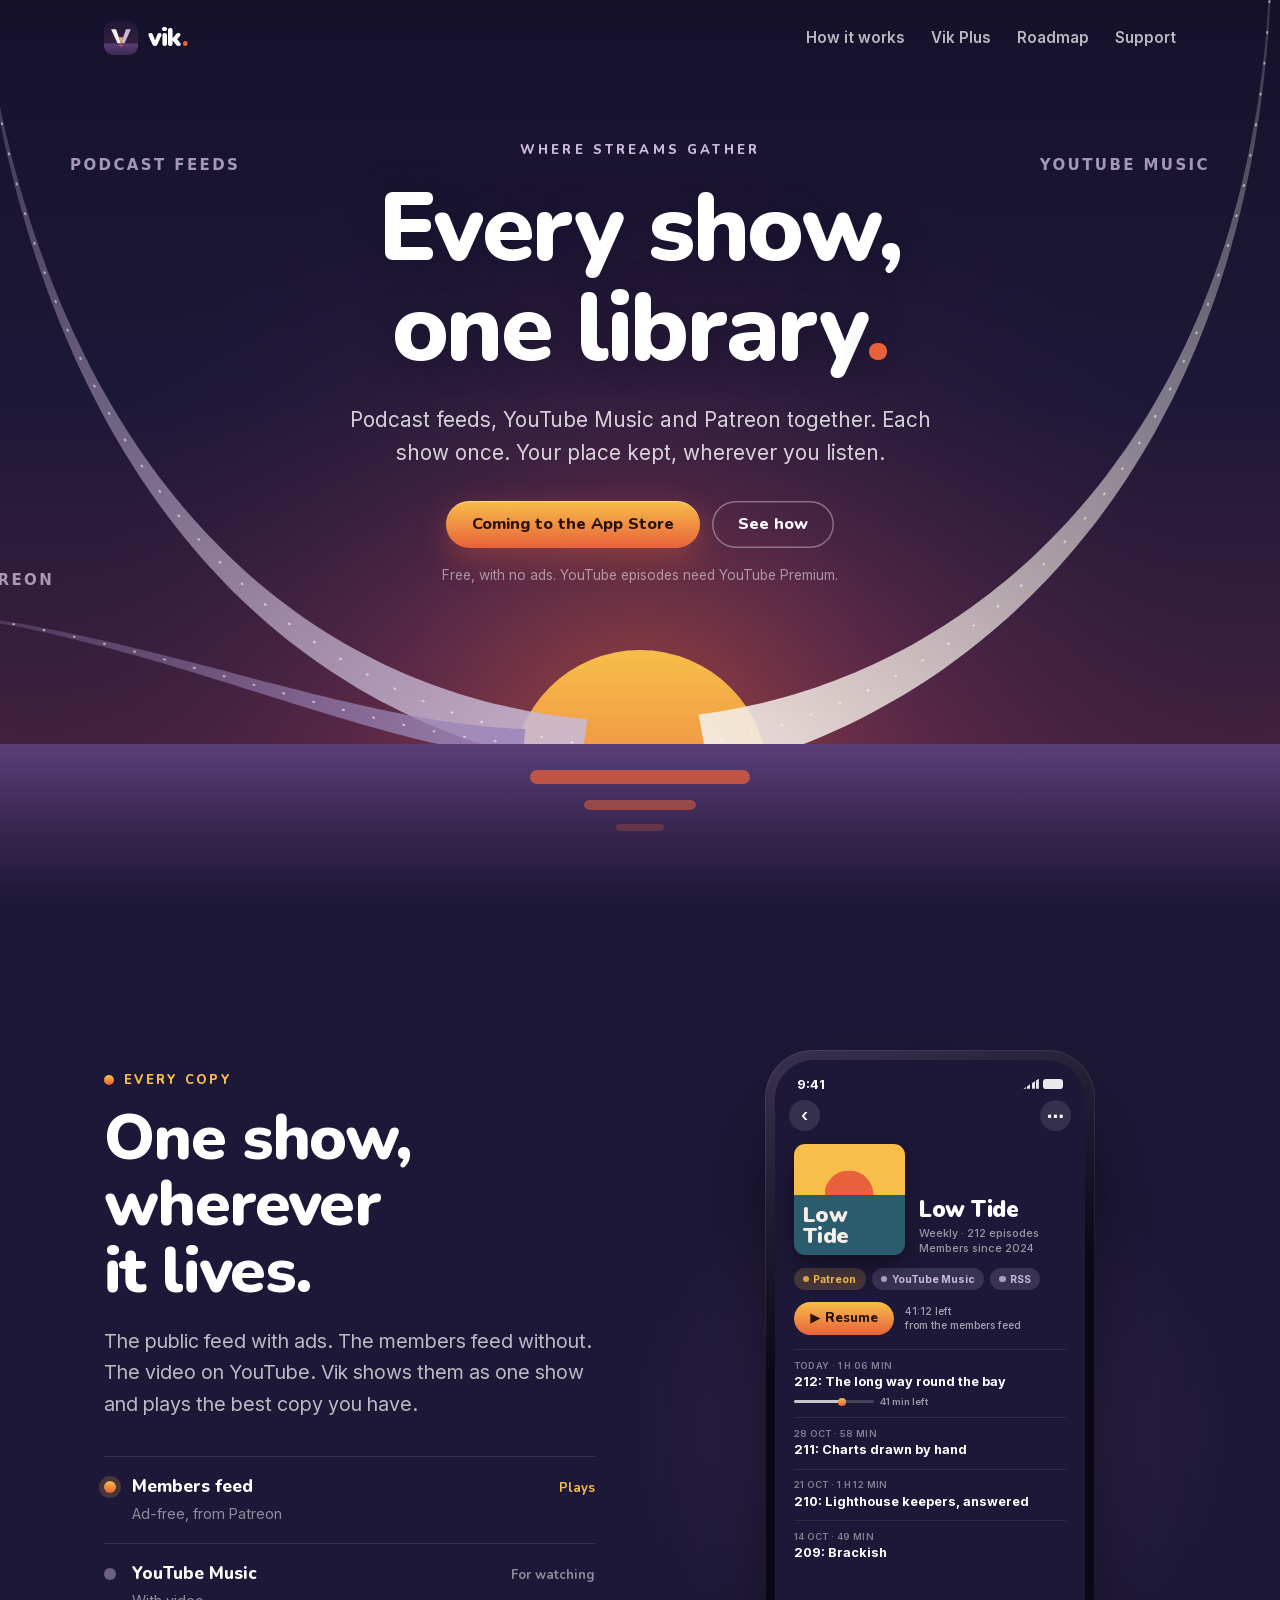
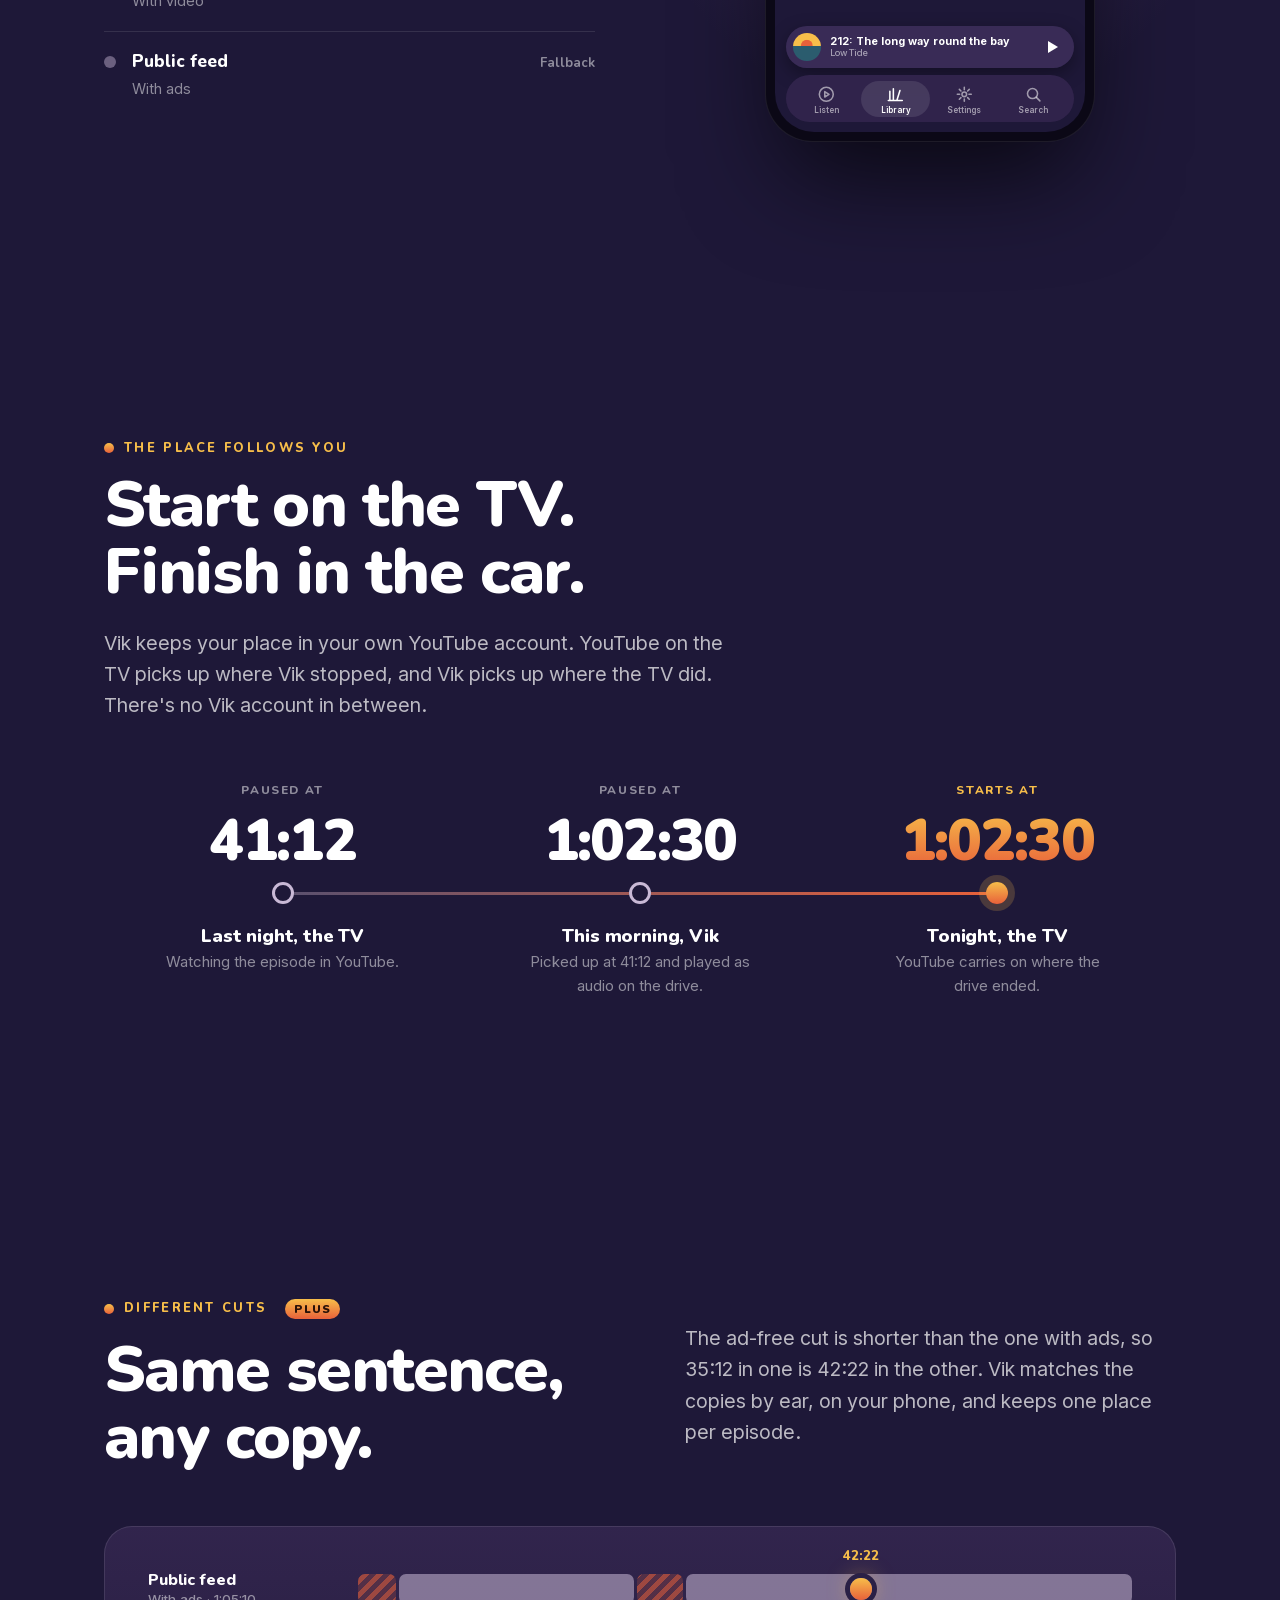
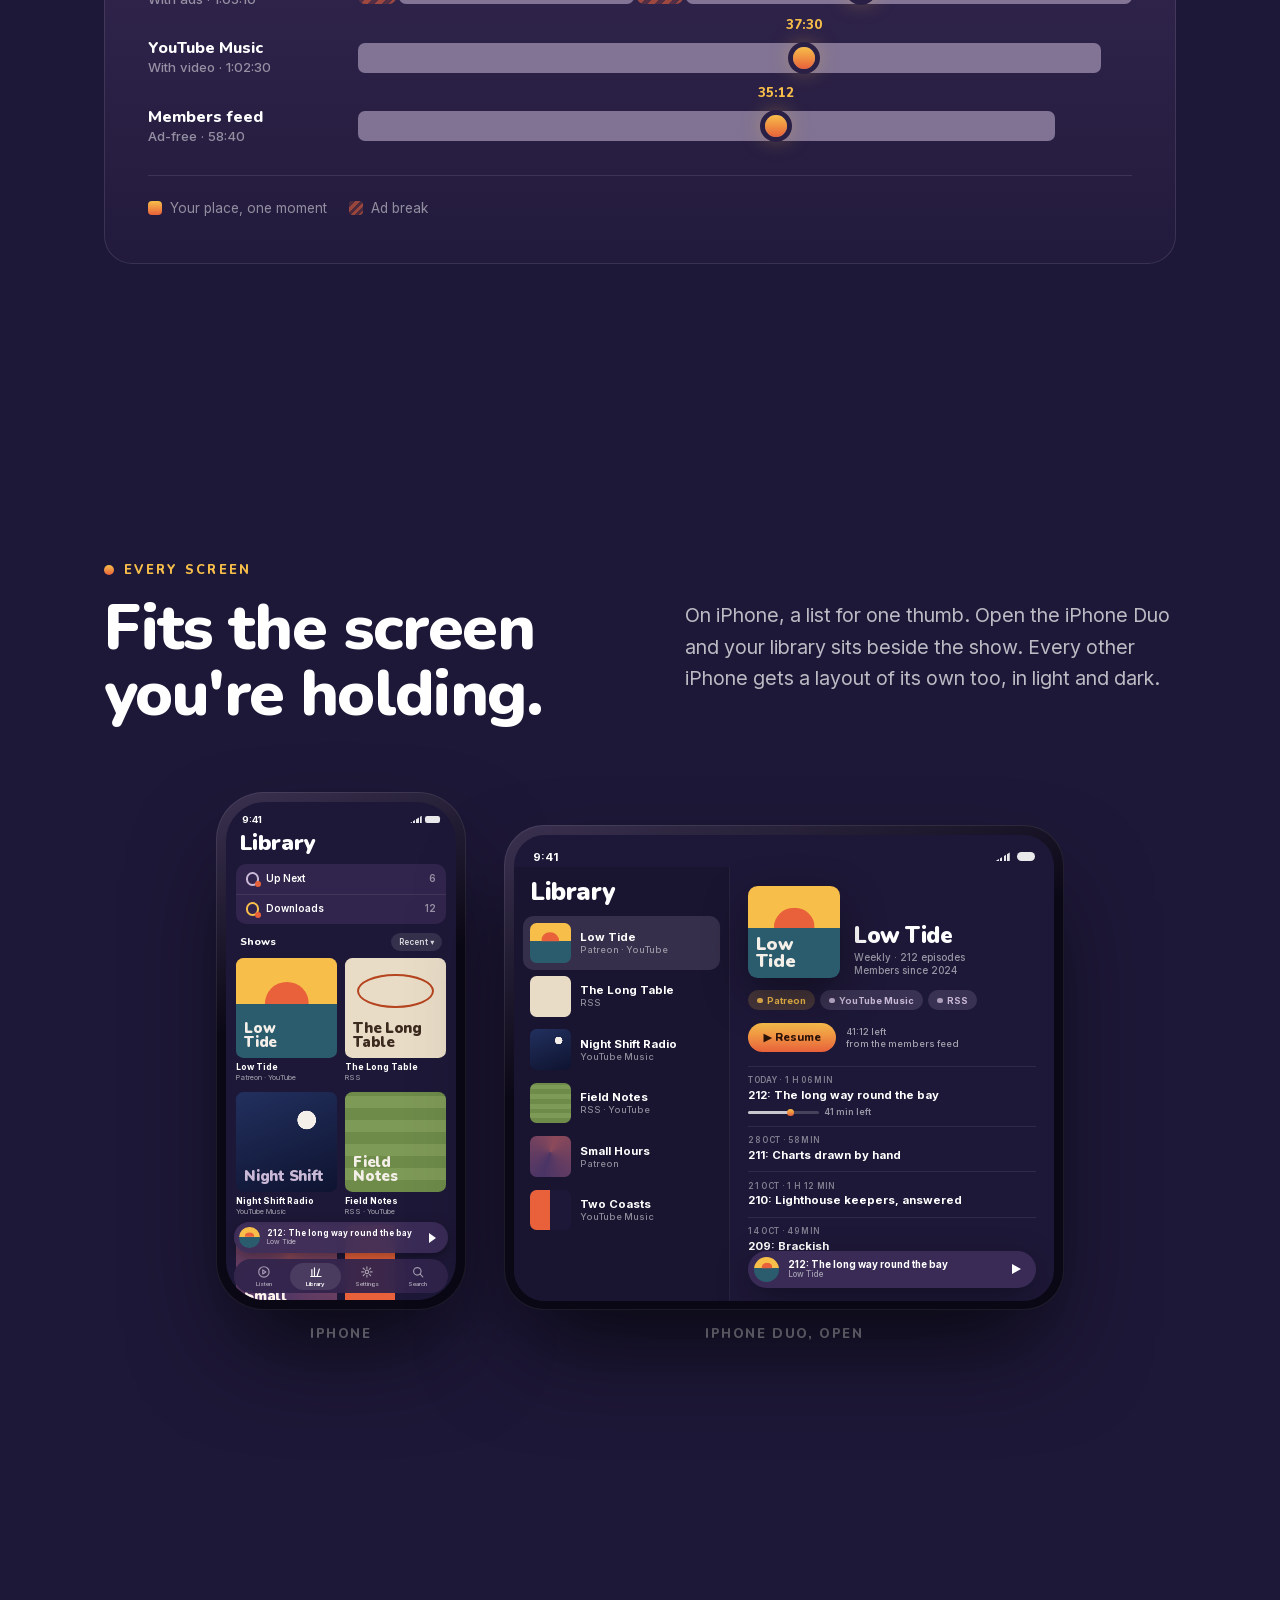
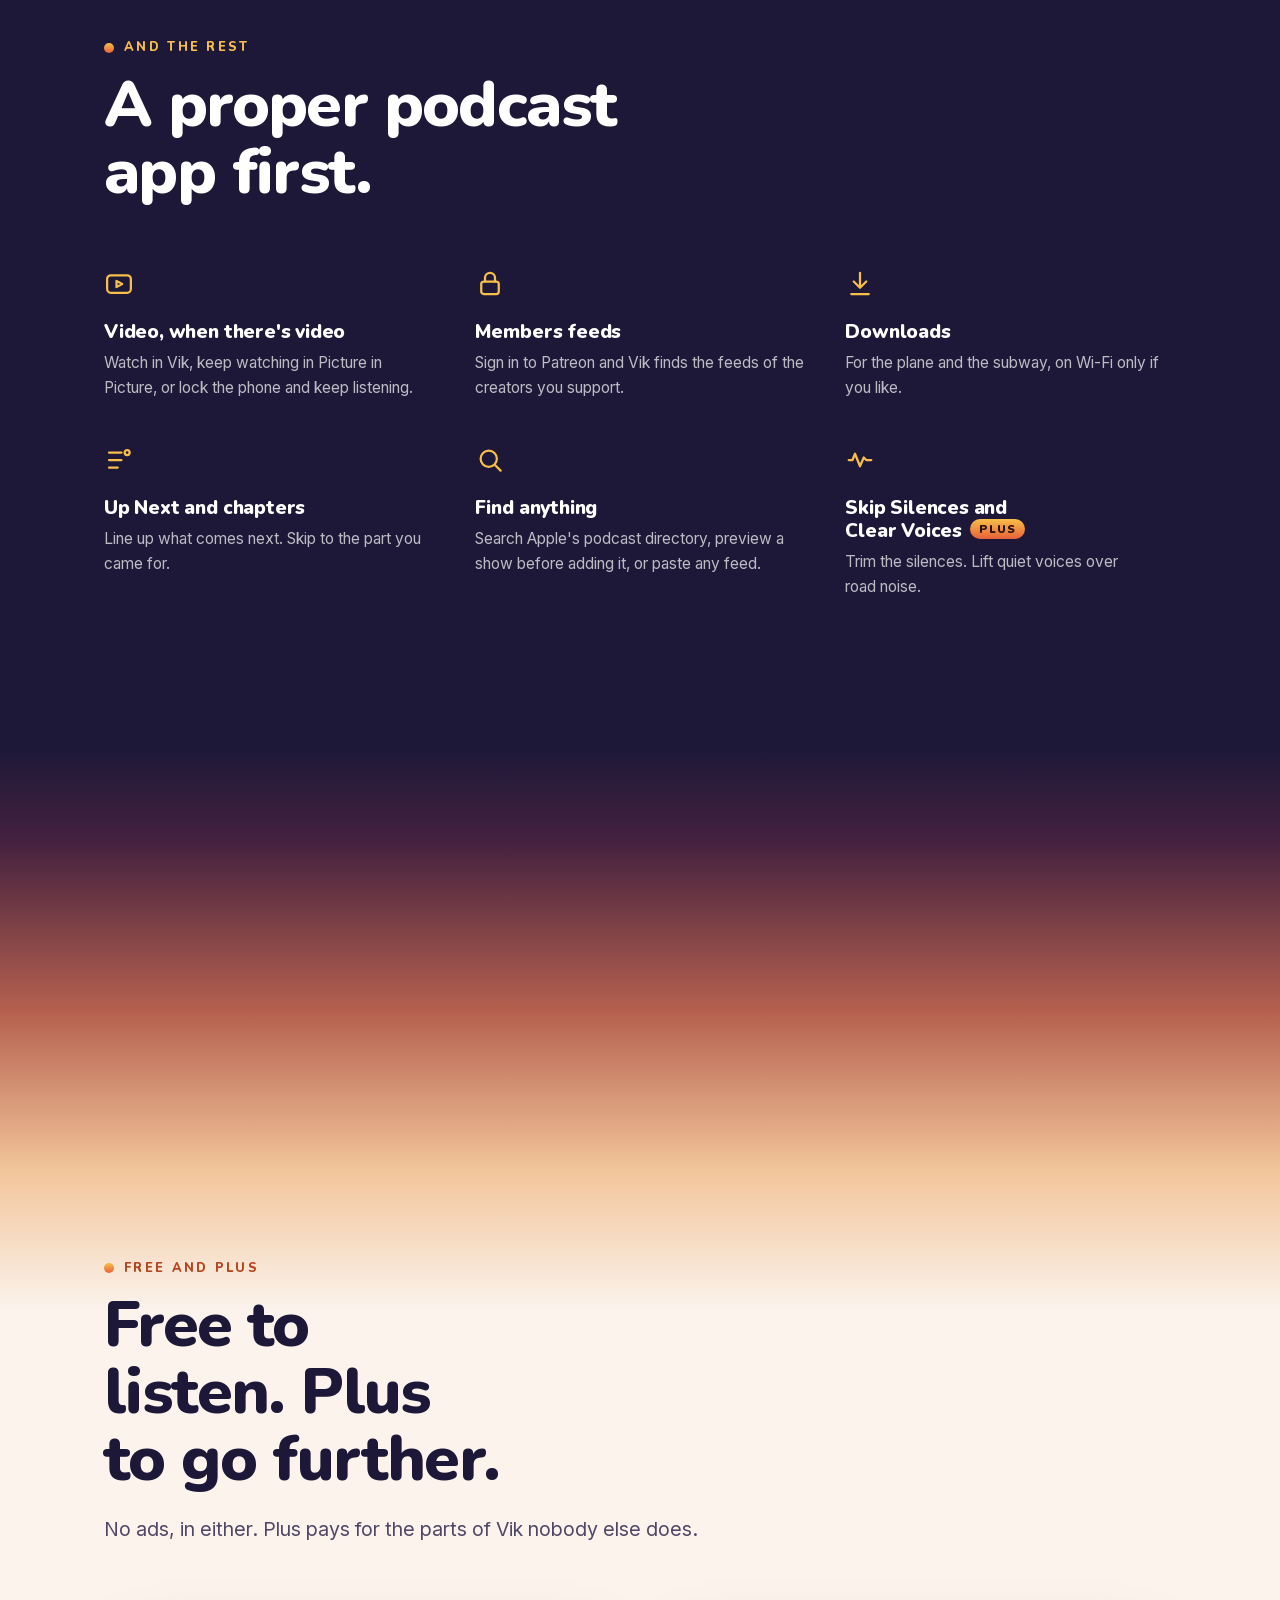
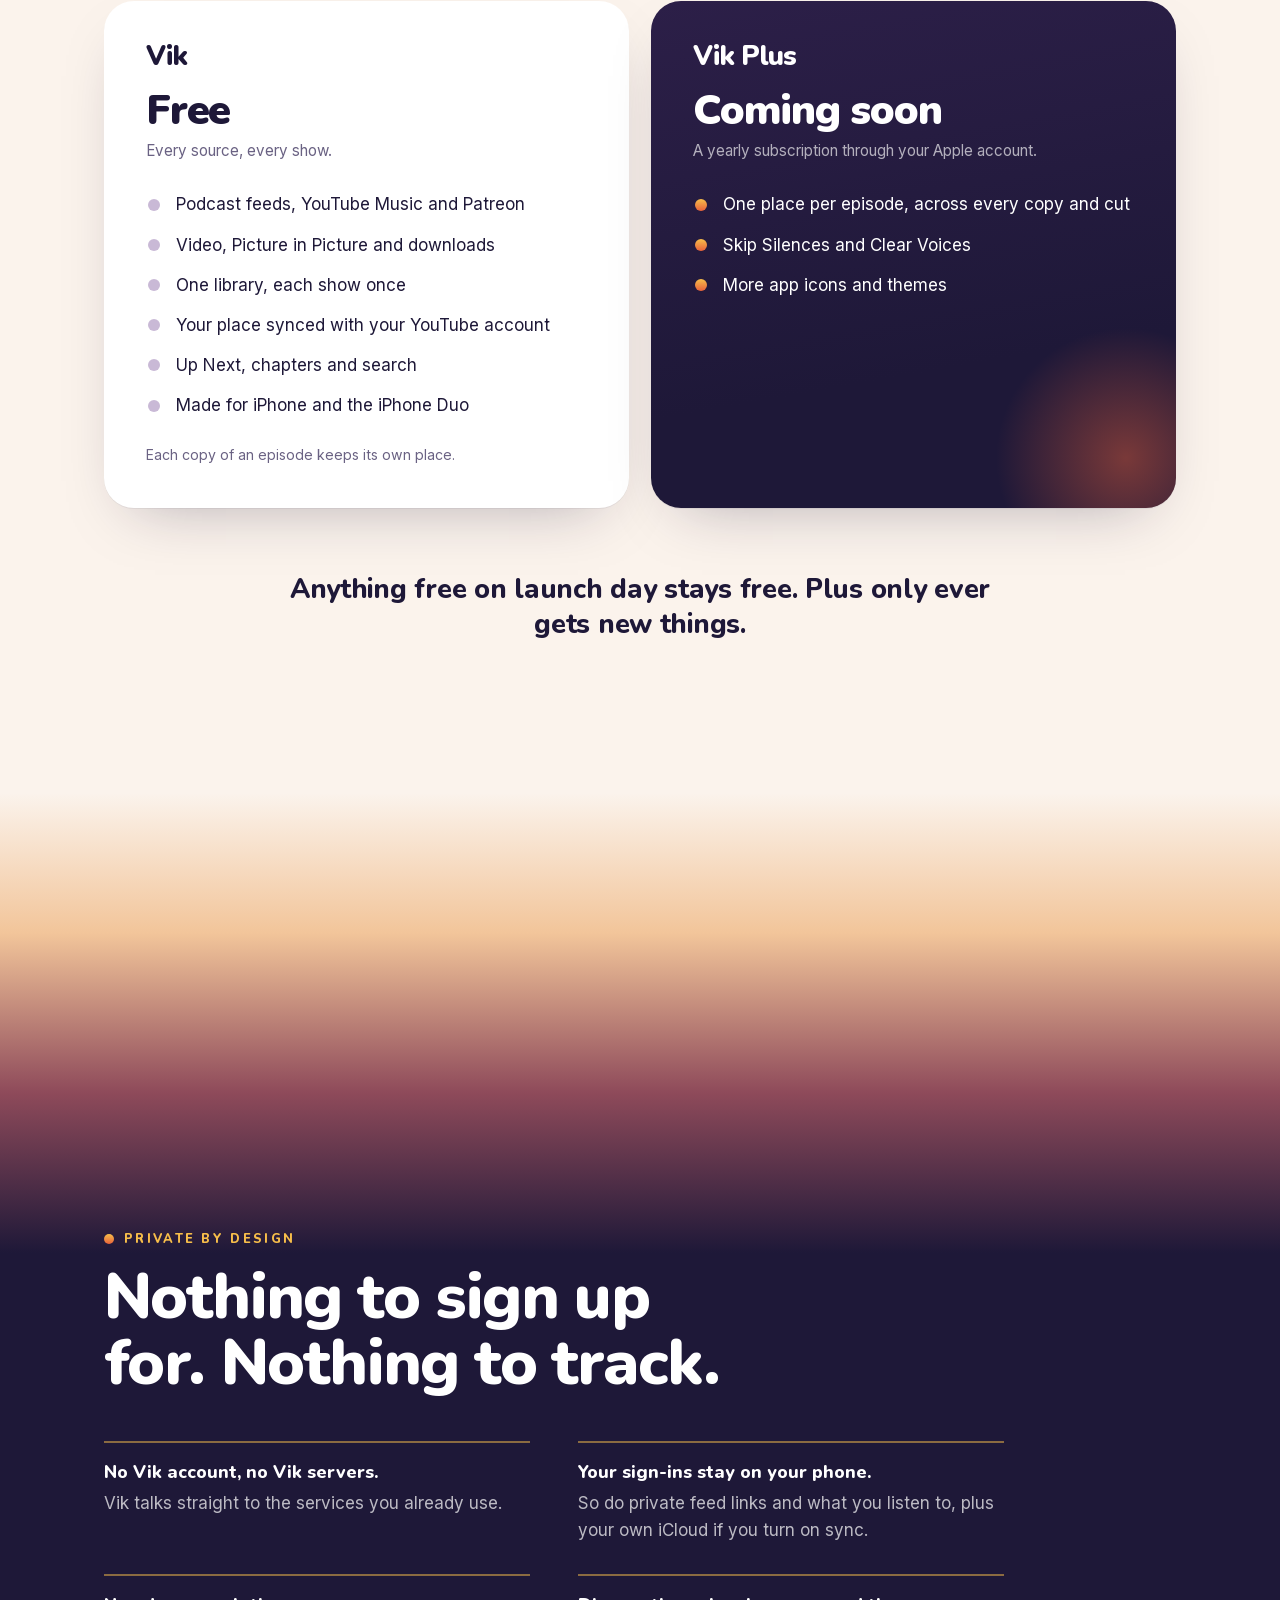
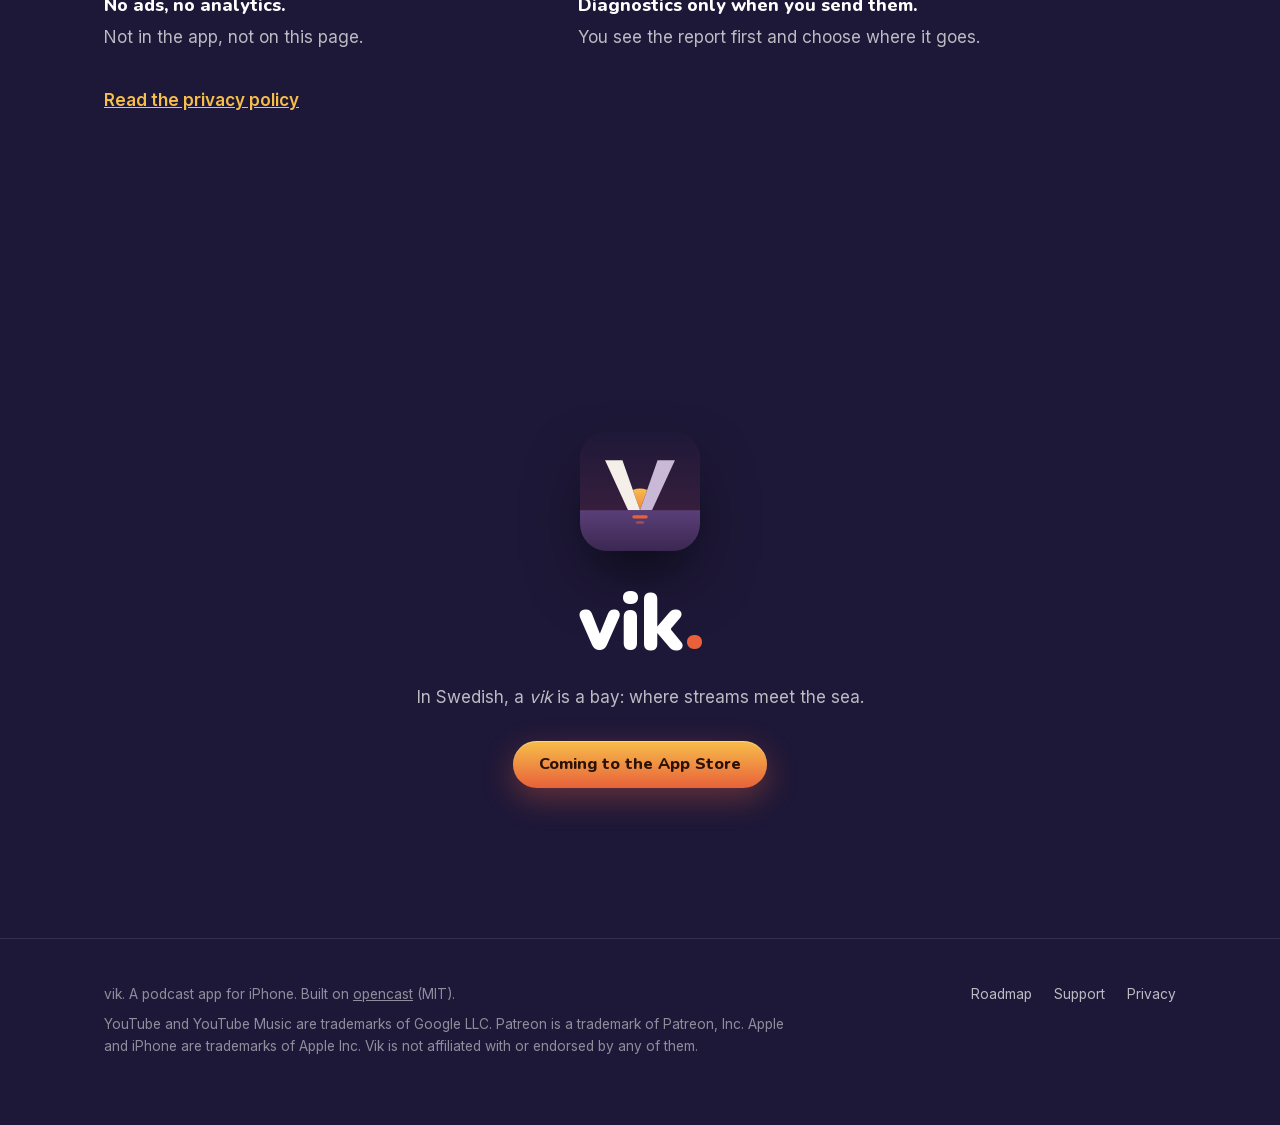
==== index.html @ d874842f "Publish site" ====
<!doctype html>
<html lang="en">
<head>
<meta charset="utf-8">
<meta name="viewport" content="width=device-width, initial-scale=1, viewport-fit=cover">
<title>Vik: where streams gather</title>
<meta name="description" content="Vik is a podcast app for iPhone that gathers your podcast feeds, YouTube Music and Patreon into one library, and keeps your place wherever you listen.">
<meta name="theme-color" content="#16112B">
<link rel="icon" href="assets/vik-icon.svg" type="image/svg+xml">
<link rel="preload" href="assets/fonts/nunito.woff2" as="font" type="font/woff2" crossorigin>
<link rel="stylesheet" href="assets/site.css">
</head>
<body>

<header class="site-head">
  <div class="wrap">
    <a class="brand" href="./"><img src="assets/vik-icon.svg" alt=""><span>vik<span class="dot">.</span></span></a>
    <nav aria-label="Main">
      <a class="hide-sm" href="#place">How it works</a>
      <a href="#plus">Vik Plus</a>
      <a href="roadmap.html">Roadmap</a>
      <a href="support.html">Support</a>
    </nav>
  </div>
</header>

<main>
  <section class="hero">
    <div class="scene" aria-hidden="true"><img src="assets/hero.svg" alt=""></div>
    <div class="wrap hero-copy">
      <div class="tagline">where streams gather</div>
      <h1>Every show,<br>one library<span class="dot">.</span></h1>
      <p class="lede">Podcast feeds, YouTube Music and Patreon together. Each show once. Your place kept, wherever you listen.</p>
      <div class="actions">
        <a class="btn btn-sun" href="#plus">Coming to the App Store</a>
        <a class="btn btn-line" href="#show">See how</a>
      </div>
      <p class="fine">Free, with no ads. YouTube episodes need YouTube Premium.</p>
    </div>
    <div class="scroll-cue" aria-hidden="true"></div>
  </section>

  <section class="section" id="show">
    <div class="wrap two">
      <div class="rise">
        <div class="eyebrow">Every copy</div>
        <h2>One show, wherever it lives.</h2>
        <p class="lede">The public feed with ads. The members feed without. The video on YouTube. Vik shows them as one show and plays the best copy you have.</p>
        <ul class="copies">
          <li class="best"><div><strong>Members feed</strong><br><span>Ad-free, from Patreon</span></div><em>Plays</em></li>
          <li><div><strong>YouTube Music</strong><br><span>With video</span></div><em>For watching</em></li>
          <li><div><strong>Public feed</strong><br><span>With ads</span></div><em>Fallback</em></li>
        </ul>
      </div>
      <div class="halo rise">
        <div class="device"><div class="screen" role="img" aria-label="A show in Vik with its three sources: Patreon, YouTube Music and RSS"><div class="sb"><span>9:41</span><span><i class="sig"></i><i></i></span></div><div class="nav"><span>‹</span><span>⋯</span></div><div class="show-head"><div class="art tide"><span>Low<br>Tide</span></div><div><h4>Low Tide</h4><p>Weekly · 212 episodes<br>Members since 2024</p></div></div>
<div class="chips"><span class="on">Patreon</span><span>YouTube Music</span><span>RSS</span></div>
<div class="playrow"><span class="playbtn">▶ Resume</span><small>41:12 left<br>from the members feed</small></div>
<div class="eps">
<div class="ep"><small>Today · 1 h 06 min</small><p>212: The long way round the bay</p><div class="prog"><i></i>41 min left</div></div>
<div class="ep"><small>28 Oct · 58 min</small><p>211: Charts drawn by hand</p></div>
<div class="ep"><small>21 Oct · 1 h 12 min</small><p>210: Lighthouse keepers, answered</p></div>
<div class="ep"><small>14 Oct · 49 min</small><p>209: Brackish</p></div>
</div><div class="dock"><div class="mini-player"><div class="art tide"></div><p>212: The long way round the bay<small>Low Tide</small></p><span class="pp"></span></div><div class="tabs"><span><svg viewBox="0 0 24 24"><circle cx="12" cy="12" r="9"/><path d="M10 8.5v7l5.5-3.5z"/></svg>Listen</span><span class="on"><svg viewBox="0 0 24 24"><path d="M5 20V8M9.5 20V5M14 20l4-13M3 20h18"/></svg>Library</span><span><svg viewBox="0 0 24 24"><circle cx="12" cy="12" r="3"/><path d="M12 3v3M12 18v3M3 12h3M18 12h3M5.6 5.6l2.1 2.1M16.3 16.3l2.1 2.1M5.6 18.4l2.1-2.1M16.3 7.7l2.1-2.1"/></svg>Settings</span><span><svg viewBox="0 0 24 24"><circle cx="11" cy="11" r="6.5"/><path d="M16 16l4.5 4.5"/></svg>Search</span></div></div></div></div>
      </div>
    </div>
  </section>

  <section class="section" id="place">
    <div class="wrap">
      <div class="rise">
        <div class="eyebrow">The place follows you</div>
        <h2>Start on the TV. Finish in the car.</h2>
        <p class="lede">Vik keeps your place in your own YouTube account. YouTube on the TV picks up where Vik stopped, and Vik picks up where the TV did. There's no Vik account in between.</p>
      </div>
      <div class="voyage rise" aria-label="One episode's place across three sessions">
        <div class="stop"><span class="at">Paused at</span><time>41:12</time><div class="buoy"></div><h3>Last night, the TV</h3><p>Watching the episode in YouTube.</p></div>
        <div class="stop"><span class="at">Paused at</span><time>1:02:30</time><div class="buoy"></div><h3>This morning, Vik</h3><p>Picked up at 41:12 and played as audio on the drive.</p></div>
        <div class="stop now"><span class="at">Starts at</span><time class="sunlit">1:02:30</time><div class="buoy"></div><h3>Tonight, the TV</h3><p>YouTube carries on where the drive ended.</p></div>
      </div>
    </div>
  </section>

  <section class="section" id="cuts">
    <div class="wrap">
      <div class="two">
        <div class="rise">
          <div class="eyebrow">Different cuts <span class="plus-chip">PLUS</span></div>
          <h2>Same sentence, any copy.</h2>
        </div>
        <p class="lede rise">The ad-free cut is shorter than the one with ads, so 35:12 in one is 42:22 in the other. Vik matches the copies by ear, on your phone, and keeps one place per episode.</p>
      </div>
      <div class="cuts rise" role="img" aria-label="The same moment marked in three copies of an episode, at 42:22, 37:30 and 35:12">
        <div class="cut"><div class="name">Public feed<span>With ads · 1:05:10</span></div>
          <div class="track"><div class="bar" style="width:100%"><i class="ad" style="flex:5"></i><i style="flex:30.7"></i><i class="ad" style="flex:6"></i><i style="flex:58.3"></i><b style="left:65%"></b><small style="left:65%">42:22</small></div></div></div>
        <div class="cut"><div class="name">YouTube Music<span>With video · 1:02:30</span></div>
          <div class="track"><div class="bar" style="width:96%"><i style="flex:1"></i><b style="left:60%"></b><small style="left:60%">37:30</small></div></div></div>
        <div class="cut"><div class="name">Members feed<span>Ad-free · 58:40</span></div>
          <div class="track"><div class="bar" style="width:90%"><i style="flex:1"></i><b style="left:60%"></b><small style="left:60%">35:12</small></div></div></div>
        <div class="key"><span><i style="background:var(--sun)"></i>Your place, one moment</span><span><i style="background:repeating-linear-gradient(-45deg,rgba(232,97,58,.6) 0 3px,rgba(232,97,58,.2) 3px 6px)"></i>Ad break</span></div>
      </div>
    </div>
  </section>

  <section class="section" id="devices">
    <div class="wrap">
      <div class="two">
        <div class="rise">
          <div class="eyebrow">Every screen</div>
          <h2>Fits the screen you're holding.</h2>
        </div>
        <p class="lede rise">On iPhone, a list for one thumb. Open the iPhone Duo and your library sits beside the show. Every other iPhone gets a layout of its own too, in light and dark.</p>
      </div>
      <div class="devices rise">
        <figure><div class="device phone"><div class="screen" role="img" aria-label="Vik's library on iPhone"><div class="sb"><span>9:41</span><span><i class="sig"></i><i></i></span></div><h4 class="big-title">Library</h4><div class="group"><div><b></b>Up Next<em>6</em></div><div><b style="border-color:var(--sun-a)"></b>Downloads<em>12</em></div></div><div class="pillrow">Shows<span class="pill">Recent ▾</span></div><div class="tiles"><div class="tile"><div class="art tide"><span>Low<br>Tide</span></div><p>Low Tide</p><small>Patreon · YouTube</small></div><div class="tile"><div class="art table"><span>The Long Table</span></div><p>The Long Table</p><small>RSS</small></div><div class="tile"><div class="art night"><span>Night Shift</span></div><p>Night Shift Radio</p><small>YouTube Music</small></div><div class="tile"><div class="art field"><span>Field Notes</span></div><p>Field Notes</p><small>RSS · YouTube</small></div><div class="tile"><div class="art hours"><span>Small Hours</span></div><p>Small Hours</p><small>Patreon</small></div><div class="tile"><div class="art coast"><span>Two Coasts</span></div><p>Two Coasts</p><small>YouTube Music</small></div></div><div class="dock"><div class="mini-player"><div class="art tide"></div><p>212: The long way round the bay<small>Low Tide</small></p><span class="pp"></span></div><div class="tabs"><span><svg viewBox="0 0 24 24"><circle cx="12" cy="12" r="9"/><path d="M10 8.5v7l5.5-3.5z"/></svg>Listen</span><span class="on"><svg viewBox="0 0 24 24"><path d="M5 20V8M9.5 20V5M14 20l4-13M3 20h18"/></svg>Library</span><span><svg viewBox="0 0 24 24"><circle cx="12" cy="12" r="3"/><path d="M12 3v3M12 18v3M3 12h3M18 12h3M5.6 5.6l2.1 2.1M16.3 16.3l2.1 2.1M5.6 18.4l2.1-2.1M16.3 7.7l2.1-2.1"/></svg>Settings</span><span><svg viewBox="0 0 24 24"><circle cx="11" cy="11" r="6.5"/><path d="M16 16l4.5 4.5"/></svg>Search</span></div></div></div></div><figcaption>iPhone</figcaption></figure>
        <figure><div class="device open"><div class="screen" role="img" aria-label="Vik on the open iPhone Duo: the library beside a show"><div class="sb"><span>9:41</span><span><i class="sig"></i><i></i></span></div><div class="split"><div class="side"><h4 class="big-title">Library</h4><div class="lib-row sel"><div class="art tide"></div><p>Low Tide<small>Patreon · YouTube</small></p></div><div class="lib-row"><div class="art table"></div><p>The Long Table<small>RSS</small></p></div><div class="lib-row"><div class="art night"></div><p>Night Shift Radio<small>YouTube Music</small></p></div><div class="lib-row"><div class="art field"></div><p>Field Notes<small>RSS · YouTube</small></p></div><div class="lib-row"><div class="art hours"></div><p>Small Hours<small>Patreon</small></p></div><div class="lib-row"><div class="art coast"></div><p>Two Coasts<small>YouTube Music</small></p></div></div><div class="detail"><div class="show-head"><div class="art tide"><span>Low<br>Tide</span></div><div><h4>Low Tide</h4><p>Weekly · 212 episodes<br>Members since 2024</p></div></div>
<div class="chips"><span class="on">Patreon</span><span>YouTube Music</span><span>RSS</span></div>
<div class="playrow"><span class="playbtn">▶ Resume</span><small>41:12 left<br>from the members feed</small></div>
<div class="eps">
<div class="ep"><small>Today · 1 h 06 min</small><p>212: The long way round the bay</p><div class="prog"><i></i>41 min left</div></div>
<div class="ep"><small>28 Oct · 58 min</small><p>211: Charts drawn by hand</p></div>
<div class="ep"><small>21 Oct · 1 h 12 min</small><p>210: Lighthouse keepers, answered</p></div>
<div class="ep"><small>14 Oct · 49 min</small><p>209: Brackish</p></div>
</div><div class="dock"><div class="mini-player"><div class="art tide"></div><p>212: The long way round the bay<small>Low Tide</small></p><span class="pp"></span></div></div></div></div></div></div><figcaption>iPhone Duo, open</figcaption></figure>
        </div>
    </div>
  </section>

  <section class="section" id="features">
    <div class="wrap">
      <div class="rise">
        <div class="eyebrow">And the rest</div>
        <h2>A proper podcast app first.</h2>
      </div>
      <div class="features">
        <div class="feature rise"><svg viewBox="0 0 24 24"><rect x="2.5" y="5" width="19" height="14" rx="3"/><path d="M10 9.5v5l4.5-2.5z"/></svg><h3>Video, when there's video</h3><p>Watch in Vik, keep watching in Picture in Picture, or lock the phone and keep listening.</p></div>
        <div class="feature rise"><svg viewBox="0 0 24 24"><rect x="5" y="10" width="14" height="10" rx="2"/><path d="M8 10V7a4 4 0 0 1 8 0v3"/></svg><h3>Members feeds</h3><p>Sign in to Patreon and Vik finds the feeds of the creators you support.</p></div>
        <div class="feature rise"><svg viewBox="0 0 24 24"><path d="M12 3v12M7 10l5 5 5-5M5 20h14"/></svg><h3>Downloads</h3><p>For the plane and the subway, on Wi-Fi only if you like.</p></div>
        <div class="feature rise"><svg viewBox="0 0 24 24"><path d="M4 6h10M4 12h10M4 18h7"/><circle cx="18.5" cy="6" r="2"/></svg><h3>Up Next and chapters</h3><p>Line up what comes next. Skip to the part you came for.</p></div>
        <div class="feature rise"><svg viewBox="0 0 24 24"><circle cx="11" cy="11" r="6.5"/><path d="M16 16l4.5 4.5"/></svg><h3>Find anything</h3><p>Search Apple's podcast directory, preview a show before adding it, or paste any feed.</p></div>
        <div class="feature rise"><svg viewBox="0 0 24 24"><path d="M3 12h3l2-5 4 10 3-7 2 2h4"/></svg><h3>Skip Silences and Clear Voices<span class="plus-chip">PLUS</span></h3><p>Trim the silences. Lift quiet voices over road noise.</p></div>
      </div>
    </div>
  </section>

  <section class="section dawn" id="plus">
    <div class="wrap">
      <div class="rise">
        <div class="eyebrow">Free and Plus</div>
        <h2>Free to listen. Plus to go further.</h2>
        <p class="lede">No ads, in either. Plus pays for the parts of Vik nobody else does.</p>
      </div>
      <div class="plans">
        <div class="plan rise">
          <h3>Vik</h3>
          <div class="price">Free</div>
          <div class="sub">Every source, every show.</div>
          <ul>
            <li>Podcast feeds, YouTube Music and Patreon</li>
            <li>Video, Picture in Picture and downloads</li>
            <li>One library, each show once</li>
            <li>Your place synced with your YouTube account</li>
            <li>Up Next, chapters and search</li>
            <li>Made for iPhone and the iPhone Duo</li>
          </ul>
          <p class="foot">Each copy of an episode keeps its own place.</p>
        </div>
        <div class="plan plus rise">
          <h3>Vik Plus</h3>
          <div class="price">Coming soon</div>
          <div class="sub">A yearly subscription through your Apple account.</div>
          <ul>
            <li>One place per episode, across every copy and cut</li>
            <li>Skip Silences and Clear Voices</li>
            <li>More app icons and themes</li>
          </ul>
        </div>
      </div>
      <p class="promise rise">Anything free on launch day stays free. Plus only ever gets new things.</p>
    </div>
  </section>

  <section class="section dusk private">
    <div class="wrap">
      <div class="rise">
        <div class="eyebrow">Private by design</div>
        <h2>Nothing to sign up for. Nothing to track.</h2>
      </div>
      <ul>
        <li class="rise"><strong>No Vik account, no Vik servers.</strong>Vik talks straight to the services you already use.</li>
        <li class="rise"><strong>Your sign-ins stay on your phone.</strong>So do private feed links and what you listen to, plus your own iCloud if you turn on sync.</li>
        <li class="rise"><strong>No ads, no analytics.</strong>Not in the app, not on this page.</li>
        <li class="rise"><strong>Diagnostics only when you send them.</strong>You see the report first and choose where it goes.</li>
      </ul>
      <p style="margin-top:36px"><a href="privacy.html" style="color:var(--sun-a);font-weight:600">Read the privacy policy</a></p>
    </div>
  </section>

  <section class="closer">
    <div class="wrap rise">
      <img src="assets/vik-icon.svg" alt="Vik's icon: the sun setting into a bay">
      <h2>vik<span class="dot">.</span></h2>
      <p>In Swedish, a <em>vik</em> is a bay: where streams meet the sea.</p>
      <a class="btn btn-sun" href="#plus">Coming to the App Store</a>
    </div>
  </section>
</main>

<footer class="site-foot">
  <div class="wrap">
    <div>
      <p>vik<span class="dot">.</span> A podcast app for iPhone. Built on <a href="https://github.com/connlark/opencast">opencast</a> (MIT).</p>
      <p>YouTube and YouTube Music are trademarks of Google LLC. Patreon is a trademark of Patreon, Inc. Apple and iPhone are trademarks of Apple Inc. Vik is not affiliated with or endorsed by any of them.</p>
    </div>
    <nav aria-label="Footer">
      <a href="roadmap.html">Roadmap</a>
      <a href="support.html">Support</a>
      <a href="privacy.html">Privacy</a>
    </nav>
  </div>
</footer>
</body>
</html>
---- assets/site.css ----
@font-face { font-family: "Nunito"; src: url(fonts/nunito.woff2) format("woff2"); font-weight: 400 900; font-display: swap; }
@font-face { font-family: "Inter"; src: url(fonts/inter.woff2) format("woff2"); font-weight: 400 700; font-display: swap; }

:root {
  --night: #1E1838;
  --deep: #16112B;
  --raised: #32254D;
  --plum: #4A3466;
  --sea: #5A3F78;
  --heather: #C9B9D6;
  --snow: #F4EFE8;
  --paper: #FBF3EC;
  --sun-a: #F7BE4A;
  --sun-b: #E8613A;
  --sun: linear-gradient(180deg, var(--sun-a), var(--sun-b));
  --text: #FFFFFF;
  --text-2: rgba(255, 255, 255, .7);
  --text-3: rgba(255, 255, 255, .5);
  --line: rgba(255, 255, 255, .1);
  --round: ui-rounded, "SF Pro Rounded", "Nunito", system-ui, sans-serif;
  --sans: -apple-system, BlinkMacSystemFont, "SF Pro Text", "Inter", system-ui, sans-serif;
  --max: 1120px;
  color-scheme: dark;
}

* { box-sizing: border-box; }
html { -webkit-text-size-adjust: 100%; background: var(--night); }
body { margin: 0; background: var(--night); color: var(--text); font: 400 17px/1.6 var(--sans); overflow-x: hidden; -webkit-font-smoothing: antialiased; }
a { color: inherit; }
img { display: block; max-width: 100%; height: auto; }
h1, h2, h3 { font-family: var(--round); font-weight: 850; line-height: 1.04; letter-spacing: -.025em; margin: 0; text-wrap: balance; }
p { margin: 0 0 1em; text-wrap: pretty; }
.wrap { max-width: var(--max); margin: 0 auto; padding: 0 24px; }
@media (max-width: 480px) { .wrap { padding: 0 16px; } }
.dot { color: var(--sun-b); }
.sunlit { background: var(--sun); -webkit-background-clip: text; background-clip: text; color: transparent; }


.site-head { position: absolute; left: 0; right: 0; z-index: 10; }
.site-head .wrap { display: flex; align-items: center; justify-content: space-between; height: 76px; }
.brand { display: flex; align-items: center; gap: 10px; text-decoration: none; font: 900 1.6rem/1 var(--round); letter-spacing: -.03em; }
.brand img { width: 34px; height: 34px; border-radius: 9px; }
.site-head nav { display: flex; gap: 26px; font: 600 .95rem/1 var(--sans); }
.site-head nav a { text-decoration: none; color: var(--text-2); }
.site-head nav a:hover, .site-head nav a[aria-current] { color: var(--text); }
@media (max-width: 560px) { .site-head nav .hide-sm { display: none; } .site-head nav { gap: 18px; } }
.page-head { position: static; border-bottom: 1px solid var(--line); }

.btn { display: inline-flex; align-items: center; justify-content: center; gap: 10px; padding: 15px 26px; border-radius: 999px; font: 800 1.02rem/1 var(--round); text-decoration: none; }
.btn-sun { background: var(--sun); color: #2A1208; box-shadow: 0 10px 30px rgba(232, 97, 58, .35), inset 0 1px 0 rgba(255, 255, 255, .35); }
.btn-line { color: var(--text); box-shadow: inset 0 0 0 1.5px rgba(255, 255, 255, .35); }
.btn-line:hover { box-shadow: inset 0 0 0 1.5px rgba(255, 255, 255, .7); }

.hero { position: relative; min-height: max(900px, 100svh); display: flex; flex-direction: column; isolation: isolate; overflow: hidden; }
.hero .scene { position: absolute; inset: 0; z-index: -1; }
.hero .scene img { width: 100%; height: 100%; object-fit: cover; object-position: 50% 100%; }
.hero-copy { text-align: center; padding-top: clamp(120px, 16vh, 170px); padding-bottom: 300px; }
.tagline { font: 800 .82rem/1 var(--round); letter-spacing: .24em; text-transform: uppercase; color: var(--heather); margin-bottom: 22px; }
.hero h1 { font-size: clamp(3rem, 8.4vw, 6rem); text-shadow: 0 2px 30px rgba(22, 17, 43, .6); }
.hero .lede { font-size: clamp(1.08rem, 2.1vw, 1.3rem); color: rgba(255, 255, 255, .8); max-width: 30em; margin: 24px auto 0; }
.hero .actions { display: flex; flex-wrap: wrap; gap: 12px; justify-content: center; margin-top: 32px; }
.hero .fine { margin-top: 16px; font-size: .86rem; color: var(--text-3); }
.scroll-cue { display: none; position: absolute; left: 50%; bottom: 26px; transform: translateX(-50%); width: 2px; height: 46px; background: linear-gradient(180deg, transparent, rgba(255, 255, 255, .5)); }

.section { padding: clamp(80px, 12vw, 150px) 0; position: relative; overflow-x: clip; }
.eyebrow { font: 800 .8rem/1 var(--round); letter-spacing: .18em; text-transform: uppercase; color: var(--sun-a); margin-bottom: 18px; display: flex; align-items: center; gap: 10px; }
.eyebrow::before { content: ""; width: 10px; height: 10px; border-radius: 50%; background: var(--sun); flex: none; }
.section h2 { font-size: clamp(2.3rem, 5.6vw, 4rem); max-width: 14ch; }
.section .lede { font-size: clamp(1.05rem, 1.7vw, 1.22rem); color: var(--text-2); max-width: 32em; margin-top: 22px; }
.plus-chip { display: inline-block; font: 900 .7rem/1 var(--round); letter-spacing: .08em; padding: 5px 9px 4px; border-radius: 99px; background: var(--sun); color: #2A1208; vertical-align: .35em; margin-left: 8px; }

.two { display: grid; grid-template-columns: 1fr 1fr; gap: clamp(40px, 7vw, 96px); align-items: center; }
.two.rev > :first-child { order: 2; }
@media (max-width: 860px) { .two { grid-template-columns: 1fr; } .two.rev > :first-child { order: 0; } }

.device { position: relative; width: min(330px, 80vw); margin: 0 auto; padding: 10px; border-radius: 48px; background: linear-gradient(160deg, #3a3150, #0B0816 40%); box-shadow: 0 50px 100px -20px rgba(0, 0, 0, .7), 0 0 0 1px rgba(255, 255, 255, .08) inset; }
.device img { border-radius: 39px; width: 100%; }
.device.open { width: min(600px, 92vw); border-radius: 40px; }
.device.open img { border-radius: 31px; }
.halo { position: relative; isolation: isolate; }
.halo::before { content: ""; position: absolute; left: 50%; top: 55%; width: 120%; aspect-ratio: 1; transform: translate(-50%, -50%); border-radius: 50%; background: radial-gradient(closest-side, rgba(232, 97, 58, .35), rgba(90, 63, 120, .18) 60%, transparent); z-index: -1; }
.caption { text-align: center; font-size: .88rem; color: var(--text-3); margin-top: 18px; }

.copies { list-style: none; margin: 36px 0 0; padding: 0; display: grid; max-width: 30em; }
.copies li { display: grid; grid-template-columns: 12px 1fr auto; gap: 16px; align-items: baseline; padding: 16px 0; border-top: 1px solid var(--line); }
.copies li::before { content: ""; width: 12px; height: 12px; border-radius: 50%; background: var(--heather); opacity: .45; transform: translateY(1px); }
.copies li.best::before { background: var(--sun); opacity: 1; box-shadow: 0 0 0 5px rgba(247, 190, 74, .18); }
.copies strong { font: 800 1.08rem/1.3 var(--round); }
.copies span { color: var(--text-3); font-size: .9rem; }
.copies em { font: 700 .82rem/1 var(--round); font-style: normal; color: var(--text-3); }
.copies li.best em { color: var(--sun-a); }

.voyage { margin-top: 64px; display: grid; grid-template-columns: repeat(3, 1fr); position: relative; }
.voyage::before { content: ""; position: absolute; left: 16.66%; right: 16.66%; top: 108px; height: 3px; border-radius: 3px; background: linear-gradient(90deg, rgba(201, 185, 214, .35), var(--sun-b)); }
.stop { text-align: center; padding: 0 12px; }
.stop time { font: 900 clamp(2.4rem, 5vw, 3.6rem)/1 var(--round); letter-spacing: -.03em; font-variant-numeric: tabular-nums; height: 86px; display: flex; align-items: flex-end; justify-content: center; }
.stop .buoy { width: 22px; height: 22px; margin: 11px auto 0; border-radius: 50%; background: var(--night); box-shadow: inset 0 0 0 3px var(--heather); position: relative; z-index: 1; }
.stop.now .buoy { background: var(--sun); box-shadow: 0 0 0 7px rgba(247, 190, 74, .2); }
.stop h3 { font-size: 1.15rem; margin-top: 22px; letter-spacing: -.01em; }
.stop p { color: var(--text-3); font-size: .93rem; margin: 6px auto 0; max-width: 17em; }
@media (max-width: 760px) {
  .voyage { grid-template-columns: 1fr; }
  .voyage::before { left: 10px; right: auto; top: 20px; bottom: 50px; width: 3px; height: auto; background: linear-gradient(180deg, rgba(201, 185, 214, .35), var(--sun-b)); }
  .stop { display: grid; grid-template-columns: 22px 1fr; column-gap: 24px; text-align: left; padding: 0 0 36px; }
  .stop .buoy { grid-row: 1 / 4; grid-column: 1; margin: 10px 0 0; }
  .stop time { height: auto; justify-content: flex-start; font-size: 2.3rem; grid-column: 2; grid-row: 1; }
  .stop h3 { margin-top: 10px; grid-column: 2; }
  .stop p { margin: 4px 0 0; grid-column: 2; }
}

.cuts { margin-top: 56px; padding: clamp(24px, 4vw, 44px); border-radius: 28px; background: linear-gradient(180deg, rgba(90, 63, 120, .32), rgba(50, 37, 77, .2)); box-shadow: inset 0 0 0 1px var(--line); }
.cut { display: grid; grid-template-columns: 190px 1fr; gap: 20px; align-items: center; margin-bottom: 30px; }
.cut:last-of-type { margin-bottom: 0; }
.cut .name { font: 800 1rem/1.25 var(--round); }
.cut .name span { display: block; font: 500 .82rem/1.4 var(--sans); color: var(--text-3); }
.track { position: relative; height: 30px; }
.bar { position: absolute; inset: 0 auto 0 0; display: flex; gap: 3px; height: 100%; }
.bar i { display: block; height: 100%; border-radius: 7px; background: rgba(201, 185, 214, .55); }
.bar i.ad { background: repeating-linear-gradient(-45deg, rgba(232, 97, 58, .6) 0 5px, rgba(232, 97, 58, .2) 5px 10px); }
.bar b { position: absolute; top: 50%; width: 22px; height: 22px; margin: -11px 0 0 -11px; border-radius: 50%; background: var(--sun); box-shadow: 0 0 0 5px #2a2046, 0 0 22px rgba(247, 190, 74, .6); z-index: 2; }
.bar small { position: absolute; top: -24px; transform: translateX(-50%); font: 800 .82rem/1 var(--round); color: var(--sun-a); white-space: nowrap; font-variant-numeric: tabular-nums; }
.cuts .key { display: flex; gap: 22px; flex-wrap: wrap; margin-top: 30px; padding-top: 22px; border-top: 1px solid var(--line); font-size: .85rem; color: var(--text-3); }
.cuts .key i { display: inline-block; width: 14px; height: 14px; border-radius: 4px; vertical-align: -2px; margin-right: 8px; }
@media (max-width: 640px) { .cut { grid-template-columns: 1fr; gap: 34px; margin-bottom: 34px; } }

.features { display: grid; grid-template-columns: repeat(3, 1fr); gap: 44px 40px; margin-top: 64px; }
@media (max-width: 860px) { .features { grid-template-columns: 1fr 1fr; } }
@media (max-width: 540px) { .features { grid-template-columns: 1fr; gap: 30px; } }
.feature h3 { font-size: 1.2rem; letter-spacing: -.01em; margin-bottom: 8px; }
.feature p { color: var(--text-2); font-size: .97rem; margin: 0; }
.feature svg { width: 30px; height: 30px; margin-bottom: 16px; stroke: var(--sun-a); fill: none; stroke-width: 1.8; stroke-linecap: round; stroke-linejoin: round; }

.dawn { background: linear-gradient(180deg, var(--night) 0, #43213F 90px, #B5604E 260px, #F2C59A 420px, var(--paper) 560px); color: var(--night); padding-top: clamp(340px, 40vw, 520px); }
.dawn .eyebrow { color: #B5441F; }
.dawn .lede { color: #4F4766; }
.plans { display: grid; grid-template-columns: 1fr 1fr; gap: 22px; margin-top: 56px; }
@media (max-width: 780px) { .plans { grid-template-columns: 1fr; } }
.plan { border-radius: 30px; padding: clamp(28px, 4vw, 42px); background: #fff; box-shadow: 0 1px 0 rgba(30, 24, 56, .06), 0 24px 60px -30px rgba(30, 24, 56, .35); }
.plan.plus { background: linear-gradient(170deg, #2C1F48, var(--night) 70%); color: #fff; position: relative; overflow: hidden; }
.plan.plus::after { content: ""; position: absolute; right: -80px; bottom: -80px; width: 260px; height: 260px; border-radius: 50%; background: radial-gradient(closest-side, rgba(232, 97, 58, .45), transparent); }
.plan h3 { font-size: 1.7rem; }
.plan .price { font: 900 2.6rem/1 var(--round); letter-spacing: -.03em; margin: 18px 0 8px; }
.plan .price small { font: 600 1rem var(--sans); letter-spacing: 0; opacity: .6; }
.plan .sub { font-size: .95rem; color: #6A6283; }
.plan.plus .sub { color: rgba(255, 255, 255, .65); }
.plan ul { list-style: none; padding: 0; margin: 28px 0 0; display: grid; gap: 13px; position: relative; z-index: 1; }
.plan li { padding-left: 30px; position: relative; }
.plan li::before { content: ""; position: absolute; left: 2px; top: .42em; width: 12px; height: 12px; border-radius: 50%; background: var(--heather); }
.plan.plus li::before { background: var(--sun); }
.plan .foot { font-size: .88rem; color: #6A6283; margin: 24px 0 0; }
.promise { text-align: center; font: 800 clamp(1.3rem, 2.6vw, 1.7rem)/1.3 var(--round); margin: 64px auto 0; max-width: 26em; letter-spacing: -.01em; }

.dusk { background: linear-gradient(180deg, var(--paper), #F2C59A 140px, #8E4A5A 300px, var(--night) 460px); padding-top: clamp(300px, 36vw, 440px); }
.private h2 { max-width: 18ch; }
.private ul { list-style: none; padding: 0; margin: 44px 0 0; display: grid; grid-template-columns: repeat(2, 1fr); gap: 30px 48px; max-width: 900px; }
@media (max-width: 680px) { .private ul { grid-template-columns: 1fr; } }
.private li { padding-top: 18px; border-top: 2px solid rgba(247, 190, 74, .5); color: var(--text-2); }
.private li strong { display: block; color: var(--text); font: 800 1.12rem/1.3 var(--round); margin-bottom: 6px; }

.closer { text-align: center; padding: clamp(90px, 12vw, 150px) 0; }
.closer img { width: 120px; height: 120px; margin: 0 auto 30px; border-radius: 27px; box-shadow: 0 30px 60px -10px rgba(0, 0, 0, .6); }
.closer h2 { font-size: clamp(2.6rem, 7vw, 5rem); max-width: none; }
.closer p { color: var(--text-2); max-width: 30em; margin: 20px auto 30px; }

.page { max-width: 760px; margin: 0 auto; padding: 72px 24px 100px; }
.page h1 { font-size: clamp(2.4rem, 6vw, 3.6rem); margin-bottom: 18px; }
.page h2 { font-size: 1.5rem; margin: 2.4em 0 .8em; letter-spacing: -.015em; }
.page h3 { font-size: 1.15rem; }
.page .lede { font-size: 1.15rem; color: var(--text-2); }
.page p, .page li { color: var(--text-2); }
.page strong { color: var(--text); }
.page ul { padding-left: 1.2em; }
.page li { margin-bottom: .55em; }
.page table { width: 100%; border-collapse: collapse; font-size: .95rem; margin: 1em 0 1.5em; }
.page th, .page td { text-align: left; vertical-align: top; padding: 12px 14px 12px 0; border-bottom: 1px solid var(--line); }
.page th { font-family: var(--round); font-weight: 800; }
.page td { color: var(--text-2); }
.table-scroll { overflow-x: auto; }
details { border-top: 1px solid var(--line); }
details:last-of-type { border-bottom: 1px solid var(--line); }
details summary { cursor: pointer; font: 800 1.08rem/1.4 var(--round); padding: 20px 0; list-style: none; display: flex; justify-content: space-between; gap: 16px; align-items: center; }
details summary::-webkit-details-marker { display: none; }
details summary::after { content: ""; flex: none; width: 10px; height: 10px; border-right: 2px solid var(--sun-a); border-bottom: 2px solid var(--sun-a); transform: rotate(45deg) translateY(-3px); transition: transform .2s; }
details[open] summary::after { transform: rotate(-135deg) translateY(-3px); }
details > div { padding-bottom: 20px; }
details p:last-child { margin-bottom: 0; }
.contact { background: linear-gradient(170deg, #2C1F48, var(--raised)); border-radius: 26px; padding: 30px; margin-top: 56px; }
.contact h3 { margin-bottom: 10px; }

.site-foot { border-top: 1px solid var(--line); padding: 44px 0 60px; font-size: .86rem; color: var(--text-3); }
.site-foot .wrap { display: grid; grid-template-columns: 1fr auto; gap: 28px; }
.site-foot nav { display: flex; gap: 22px; }
.site-foot nav a { text-decoration: none; color: var(--text-2); }
.site-foot nav a:hover { color: var(--text); }
.site-foot p { margin: 0 0 .6em; max-width: 50em; }
@media (max-width: 700px) { .site-foot .wrap { grid-template-columns: 1fr; } }

a:focus-visible, .btn:focus-visible, summary:focus-visible { outline: 3px solid var(--sun-a); outline-offset: 3px; border-radius: 8px; }
@media (prefers-reduced-motion: no-preference) {
  html { scroll-behavior: smooth; }
  @supports (animation-timeline: view()) {
    .rise { animation: rise linear both; animation-timeline: view(); animation-range: entry 0% cover 25%; }
    @keyframes rise { from { opacity: 0; transform: translateY(40px); } }
  }
}

.screen { container-type: inline-size; position: relative; overflow: hidden; border-radius: 39px; background: var(--night); color: #fff; font-family: var(--sans); aspect-ratio: 9 / 19.5; text-align: left; }
.device.open .screen { border-radius: 31px; aspect-ratio: 1.16 / 1; }
.screen * { box-sizing: border-box; }
.sb { display: flex; justify-content: space-between; align-items: center; padding: 4.6cqw 7cqw 0; font: 700 4.2cqw/1 var(--sans); height: 11cqw; }
.sb i { display: inline-block; width: 6.5cqw; height: 3.2cqw; border-radius: 1cqw; background: #fff; margin-left: 1.4cqw; opacity: .9; }
.sb i.sig { width: 5cqw; background: linear-gradient(90deg, #fff 0 18%, transparent 18% 27%, #fff 27% 45%, transparent 45% 54%, #fff 54% 72%, transparent 72% 81%, #fff 81%); clip-path: polygon(0 100%, 100% 0, 100% 100%); border-radius: 0; }
.nav { display: flex; justify-content: space-between; padding: 2cqw 4.5cqw; }
.nav span { width: 10cqw; height: 10cqw; border-radius: 50%; background: rgba(255, 255, 255, .1); display: grid; place-items: center; font: 600 5.5cqw/1 var(--sans); color: #fff; }
.big-title { font: 900 9.6cqw/1.05 var(--round); letter-spacing: -.02em; padding: 2cqw 6cqw 4cqw; margin: 0; }
.group { margin: 0 4.5cqw 4cqw; border-radius: 4.5cqw; background: var(--raised); overflow: hidden; }
.group div { display: flex; align-items: center; gap: 3cqw; padding: 3.4cqw 4cqw; font: 600 4.3cqw/1.2 var(--sans); }
.group div + div { border-top: 1px solid rgba(255, 255, 255, .08); }
.group b { width: 6cqw; height: 6cqw; border-radius: 50%; border: .9cqw solid var(--heather); position: relative; flex: none; }
.group b::after { content: ""; position: absolute; right: -1.4cqw; bottom: -1.4cqw; width: 2.6cqw; height: 2.6cqw; border-radius: 50%; background: var(--sun-b); }
.group em { margin-left: auto; font-style: normal; color: rgba(255, 255, 255, .5); }
.pillrow { display: flex; justify-content: space-between; align-items: center; padding: 0 6cqw 3cqw; font: 800 4.6cqw/1 var(--round); }
.pill { font: 600 3.6cqw/1 var(--sans); padding: 2cqw 3.4cqw; border-radius: 99px; background: rgba(255, 255, 255, .1); color: rgba(255, 255, 255, .8); }
.tiles { display: grid; grid-template-columns: 1fr 1fr; gap: 4cqw 3.6cqw; padding: 0 4.5cqw; }
.tile .art { border-radius: 3.2cqw; }
.tile p { margin: 1.8cqw 0 0; font: 700 3.8cqw/1.2 var(--sans); white-space: nowrap; overflow: hidden; text-overflow: ellipsis; }
.tile small { display: block; font: 500 3.2cqw/1.3 var(--sans); color: rgba(255, 255, 255, .5); }

.art { aspect-ratio: 1; position: relative; overflow: hidden; display: flex; align-items: flex-end; padding: 8%; font: 900 1em/0.95 var(--round); letter-spacing: -.02em; }
.art span { font-size: inherit; }
.art.tide { background: linear-gradient(180deg, #F7BE4A 0 46%, #2B5C6E 46%); color: #F4EFE8; }
.art.tide::before { content: ""; position: absolute; left: 50%; top: 46%; width: 44%; aspect-ratio: 1; transform: translate(-50%, -50%); border-radius: 50%; background: #E8613A; clip-path: inset(0 0 50% 0); }
.art.table { background: #E9DCC7; color: #3B2A1E; }
.art.table::before { content: ""; position: absolute; left: 12%; right: 12%; top: 16%; height: 30%; border: .5em solid #B5441F; border-radius: 50%; border-width: 0.18em; }
.art.night { background: radial-gradient(circle at 70% 28%, #F4EFE8 0 9%, transparent 9.5%), linear-gradient(160deg, #22305E, #0E1330); color: #C9B9D6; }
.art.field { background: repeating-linear-gradient(0deg, #6E8B4A 0 12%, #7E9A57 12% 24%); color: #F4EFE8; }
.art.hours { background: conic-gradient(from 200deg at 50% 40%, #4A3466, #8E4A5A, #4A3466); color: #FBF3EC; }
.art.coast { background: linear-gradient(90deg, #E8613A 0 50%, #1E1838 50%); color: #FBF3EC; }
.tile .art, .lib-row .art { font-size: 6.4cqw; }

.show-head { display: grid; grid-template-columns: 36cqw 1fr; gap: 4.5cqw; padding: 2cqw 6cqw 4cqw; align-items: end; }
.show-head .art { font-size: 7cqw; border-radius: 3.6cqw; box-shadow: 0 3cqw 8cqw rgba(0, 0, 0, .4); }
.show-head h4 { margin: 0; font: 900 7.4cqw/1.02 var(--round); letter-spacing: -.02em; }
.show-head p { margin: 1.6cqw 0 0; font: 500 3.5cqw/1.35 var(--sans); color: rgba(255, 255, 255, .55); }
.chips { display: flex; gap: 2cqw; padding: 0 6cqw 4cqw; flex-wrap: wrap; }
.chips span { font: 700 3.3cqw/1 var(--sans); padding: 1.9cqw 3cqw; border-radius: 99px; background: rgba(201, 185, 214, .16); color: var(--heather); display: inline-flex; gap: 1.4cqw; align-items: center; }
.chips span::before { content: ""; width: 2cqw; height: 2cqw; border-radius: 50%; background: currentColor; opacity: .8; }
.chips span.on { background: rgba(247, 190, 74, .18); color: var(--sun-a); }
.playrow { display: flex; align-items: center; gap: 3.4cqw; padding: 0 6cqw 4.5cqw; }
.playbtn { font: 800 4.3cqw/1 var(--round); padding: 3.2cqw 5.4cqw; border-radius: 99px; background: var(--sun); color: #2A1208; white-space: nowrap; }
.playrow small { font: 500 3.4cqw/1.3 var(--sans); color: rgba(255, 255, 255, .6); }
.eps { padding: 0 6cqw; }
.ep { padding: 3.4cqw 0; border-top: 1px solid rgba(255, 255, 255, .08); }
.ep small { display: block; font: 600 3cqw/1 var(--sans); color: rgba(255, 255, 255, .45); text-transform: uppercase; letter-spacing: .04em; }
.ep p { margin: 1.4cqw 0 0; font: 700 4.1cqw/1.25 var(--sans); }
.ep .prog { display: flex; align-items: center; gap: 2cqw; margin-top: 2.2cqw; font: 600 3.1cqw/1 var(--sans); color: rgba(255, 255, 255, .55); }
.ep .prog i { position: relative; width: 26cqw; height: .9cqw; border-radius: 1cqw; background: rgba(255, 255, 255, .18); }
.ep .prog i::before { content: ""; position: absolute; inset: 0 40% 0 0; background: rgba(255, 255, 255, .7); border-radius: 1cqw; }
.ep .prog i::after { content: ""; position: absolute; left: 60%; top: 50%; width: 2.6cqw; height: 2.6cqw; margin: -1.3cqw 0 0 -1.3cqw; border-radius: 50%; background: var(--sun); }

.dock { position: absolute; left: 3.5cqw; right: 3.5cqw; bottom: 3cqw; display: grid; gap: 2.4cqw; }
.mini-player { display: flex; align-items: center; gap: 3cqw; padding: 2.2cqw; border-radius: 99px; background: rgba(60, 46, 90, .92); backdrop-filter: blur(10px); box-shadow: 0 2cqw 6cqw rgba(0, 0, 0, .35); }
.mini-player .art { width: 9cqw; border-radius: 50%; font-size: 0; padding: 0; }
.mini-player p { margin: 0; flex: 1; min-width: 0; font: 700 3.5cqw/1.2 var(--sans); white-space: nowrap; overflow: hidden; text-overflow: ellipsis; }
.mini-player p small { display: block; font-weight: 500; color: rgba(255, 255, 255, .55); }
.mini-player .pp { width: 0; height: 0; border-left: 3.4cqw solid #fff; border-top: 2.2cqw solid transparent; border-bottom: 2.2cqw solid transparent; margin-right: 3cqw; }
.tabs { display: grid; grid-template-columns: repeat(4, 1fr); padding: 2cqw 2cqw 1.6cqw; border-radius: 99px; background: rgba(50, 37, 77, .94); backdrop-filter: blur(10px); }
.tabs span { display: grid; justify-items: center; gap: 1cqw; font: 600 2.6cqw/1 var(--sans); color: rgba(255, 255, 255, .55); padding: 1cqw 0; border-radius: 99px; }
.tabs span.on { color: #fff; background: rgba(255, 255, 255, .1); }
.tabs svg { width: 6cqw; height: 6cqw; fill: none; stroke: currentColor; stroke-width: 2; stroke-linecap: round; stroke-linejoin: round; }

.split { display: grid; grid-template-columns: 40% 1fr; height: calc(100% - 6cqw); }
.device.open .sb { padding: 2.4cqw 3.6cqw 0; height: 6cqw; font-size: 2.1cqw; }
.device.open .sb i { width: 3.2cqw; height: 1.6cqw; }
.device.open .sb i.sig { width: 2.6cqw; }
.side { background: #191430; padding: 1.2cqw 0 0; border-right: 1px solid rgba(255, 255, 255, .06); }
.side .big-title { font-size: 4.6cqw; padding: 1cqw 3cqw 2cqw; }
.lib-row { display: flex; align-items: center; gap: 1.8cqw; margin: 0 1.6cqw; padding: 1.2cqw 1.4cqw; border-radius: 2cqw; }
.lib-row .art { width: 7.5cqw; border-radius: 1.2cqw; font-size: 0; padding: 0; flex: none; }
.lib-row p { margin: 0; font: 700 2.1cqw/1.25 var(--sans); }
.lib-row p small { display: block; font: 500 1.7cqw/1.3 var(--sans); color: rgba(255, 255, 255, .5); }
.lib-row.sel { background: rgba(201, 185, 214, .16); }
.detail { padding: 1cqw 0 0; position: relative; }
.device.open .show-head { grid-template-columns: 17cqw 1fr; gap: 2.6cqw; padding: 2.4cqw 3.4cqw 2.4cqw; }
.device.open .show-head .art { font-size: 3.3cqw; border-radius: 1.8cqw; }
.device.open .show-head h4 { font-size: 4.2cqw; }
.device.open .show-head p { font-size: 1.8cqw; margin-top: .8cqw; }
.device.open .chips { padding: 0 3.4cqw 2.4cqw; gap: 1cqw; }
.device.open .chips span { font-size: 1.7cqw; padding: 1cqw 1.6cqw; gap: .8cqw; }
.device.open .chips span::before { width: 1.1cqw; height: 1.1cqw; }
.device.open .playrow { padding: 0 3.4cqw 2.6cqw; gap: 1.8cqw; }
.device.open .playbtn { font-size: 2.1cqw; padding: 1.6cqw 2.8cqw; }
.device.open .playrow small { font-size: 1.7cqw; }
.device.open .eps { padding: 0 3.4cqw; }
.device.open .ep { padding: 1.7cqw 0; }
.device.open .ep small { font-size: 1.5cqw; }
.device.open .ep p { font-size: 2.1cqw; margin-top: .7cqw; }
.device.open .ep .prog { font-size: 1.6cqw; gap: 1cqw; margin-top: 1.1cqw; }
.device.open .ep .prog i { width: 13cqw; height: .5cqw; }
.device.open .ep .prog i::after { width: 1.4cqw; height: 1.4cqw; margin: -.7cqw 0 0 -.7cqw; }
.device.open .dock { left: 3.4cqw; right: 3.4cqw; bottom: 2.4cqw; }
.device.open .mini-player { gap: 1.6cqw; padding: 1.1cqw; }
.device.open .mini-player .art { width: 4.6cqw; }
.device.open .mini-player p { font-size: 1.8cqw; }
.device.open .mini-player .pp { border-left-width: 1.7cqw; border-top-width: 1.1cqw; border-bottom-width: 1.1cqw; margin-right: 1.6cqw; }
@media (max-width: 600px) {
  .hero { min-height: 800px; }
  .hero-copy { padding-top: 120px; padding-bottom: 210px; }
  .hero .lede { margin-top: 18px; }
  .hero .actions { margin-top: 24px; }
}

.stop .at { display: block; font: 800 .74rem/1 var(--round); letter-spacing: .14em; text-transform: uppercase; color: var(--text-3); margin-bottom: 10px; }
.stop.now .at { color: var(--sun-a); }
.stop time { height: 64px; }
.voyage::before { top: 107px; }
@media (max-width: 760px) {
  .stop .at { grid-column: 2; margin: 4px 0 6px; }
  .stop time { grid-row: auto; }
  .voyage::before { top: 24px; }
}

.devices { display: flex; gap: clamp(18px, 3vw, 40px); justify-content: center; align-items: flex-end; margin-top: 64px; }
.devices figure { margin: 0; display: flex; flex-direction: column; align-items: center; }
.devices figcaption { margin-top: 18px; font: 800 .82rem/1 var(--round); letter-spacing: .12em; text-transform: uppercase; color: var(--text-3); }
.devices .device { margin: 0; }
.devices .phone { width: min(250px, 26vw); }
.devices .open { width: min(560px, 50vw); }
.devices .ipad { width: min(470px, 38vw); border-radius: 28px; padding: 12px; }
.devices .ipad .screen { border-radius: 17px; aspect-ratio: 1.43 / 1; }
@media (max-width: 760px) {
  .devices { flex-direction: column; align-items: center; gap: 44px; }
  .devices .phone { width: min(250px, 66vw); }
  .devices figure { width: 100%; }
  .devices .open, .devices .ipad { width: min(100%, 560px); }
}

.page .updated { font-size: .9rem; color: var(--text-3); }
.road { margin-top: 3em; }
.road h2 { margin: 0 0 .3em; display: flex; align-items: center; gap: 12px; }
.road h2::before { content: ""; width: 12px; height: 12px; border-radius: 50%; flex: none; box-shadow: inset 0 0 0 3px var(--heather); }
.road-launch h2::before { background: var(--sun); box-shadow: 0 0 0 5px rgba(247, 190, 74, .18); }
.road-next h2::before { background: var(--heather); box-shadow: none; }
.road > p { color: var(--text-3); margin-bottom: 1em; }
.page .road ul { list-style: none; padding: 0; margin: 0; display: grid; grid-template-columns: 1fr 1fr; gap: 0 32px; }
.page .road li { margin: 0; padding: 14px 0; border-top: 1px solid var(--line); }
.road li strong { font: 800 1.05rem/1.35 var(--round); }
.road li .plus-chip { vertical-align: .1em; }
.road li span:last-child { display: block; color: var(--text-2); font-size: .95rem; margin-top: 2px; }
.road-not-planned li strong, .road-exploring li strong { color: var(--text-2); }
@media (max-width: 640px) { .page .road ul { grid-template-columns: 1fr; } }
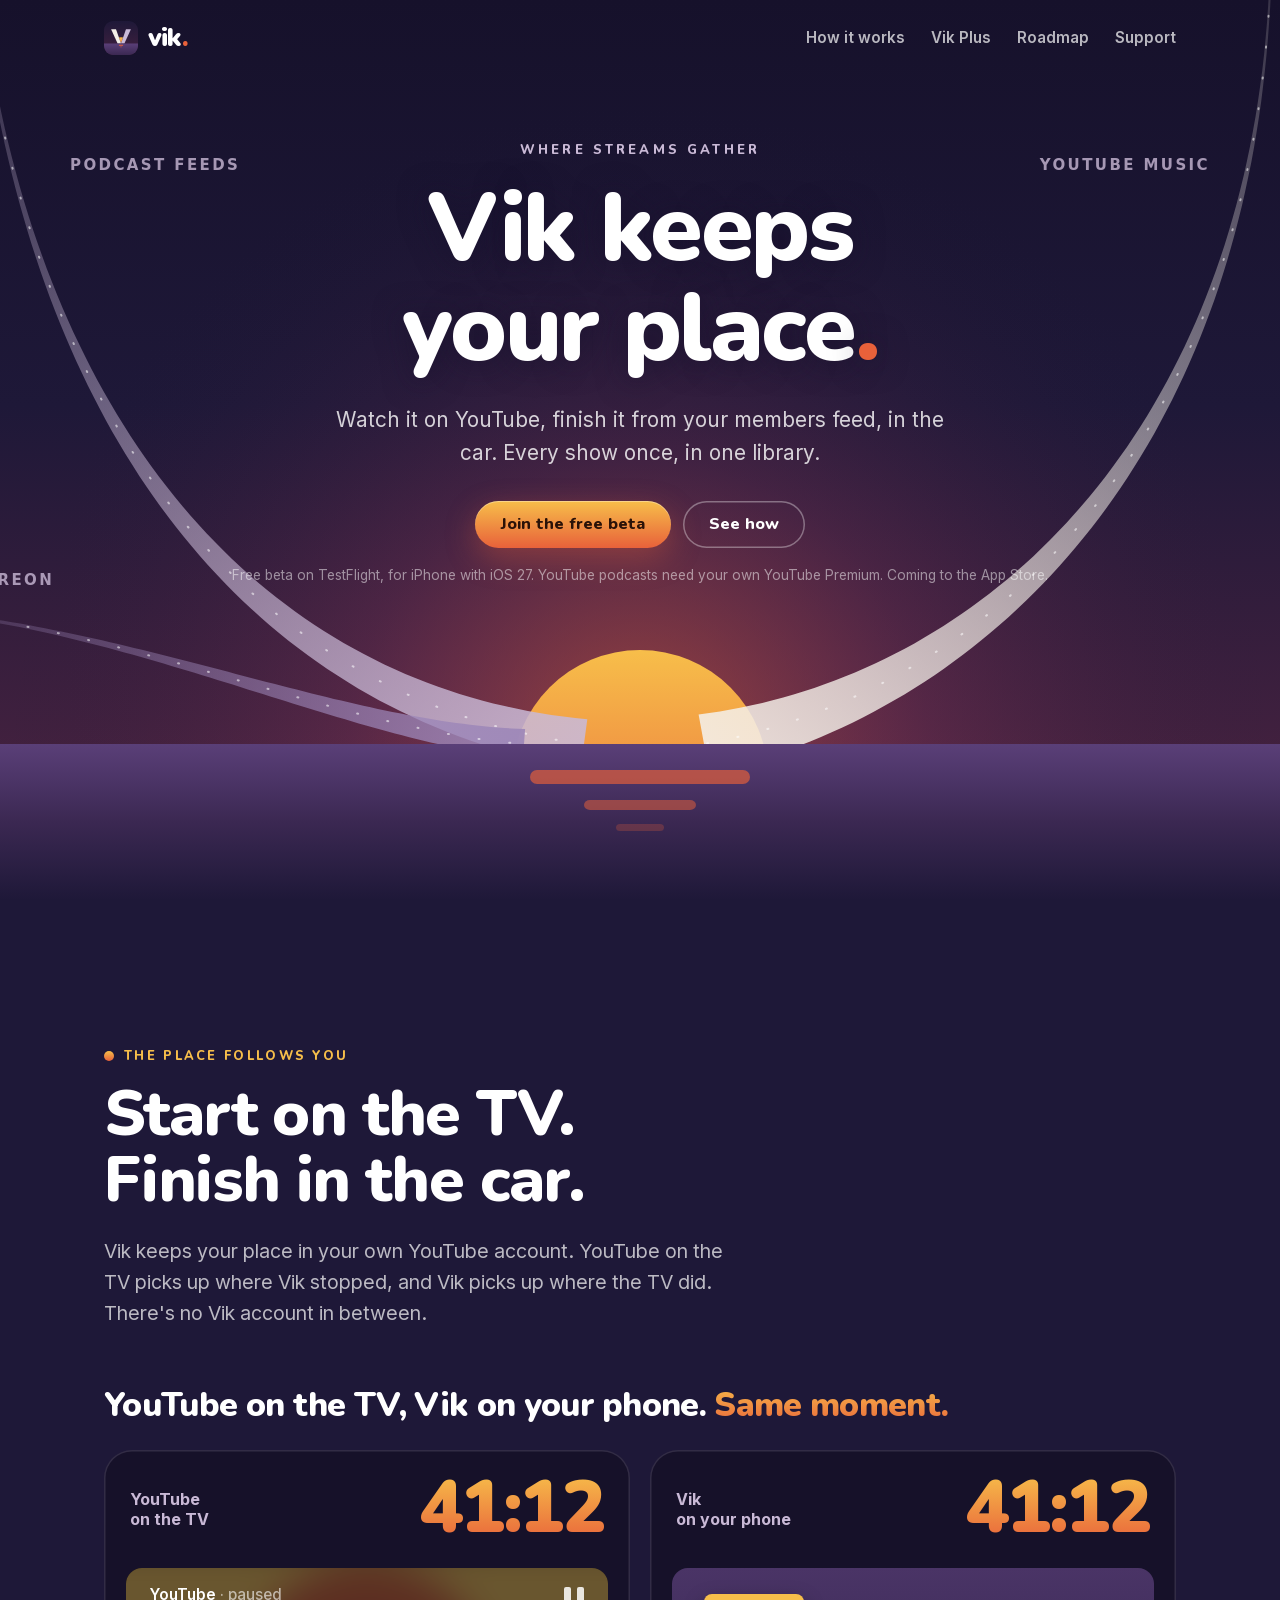
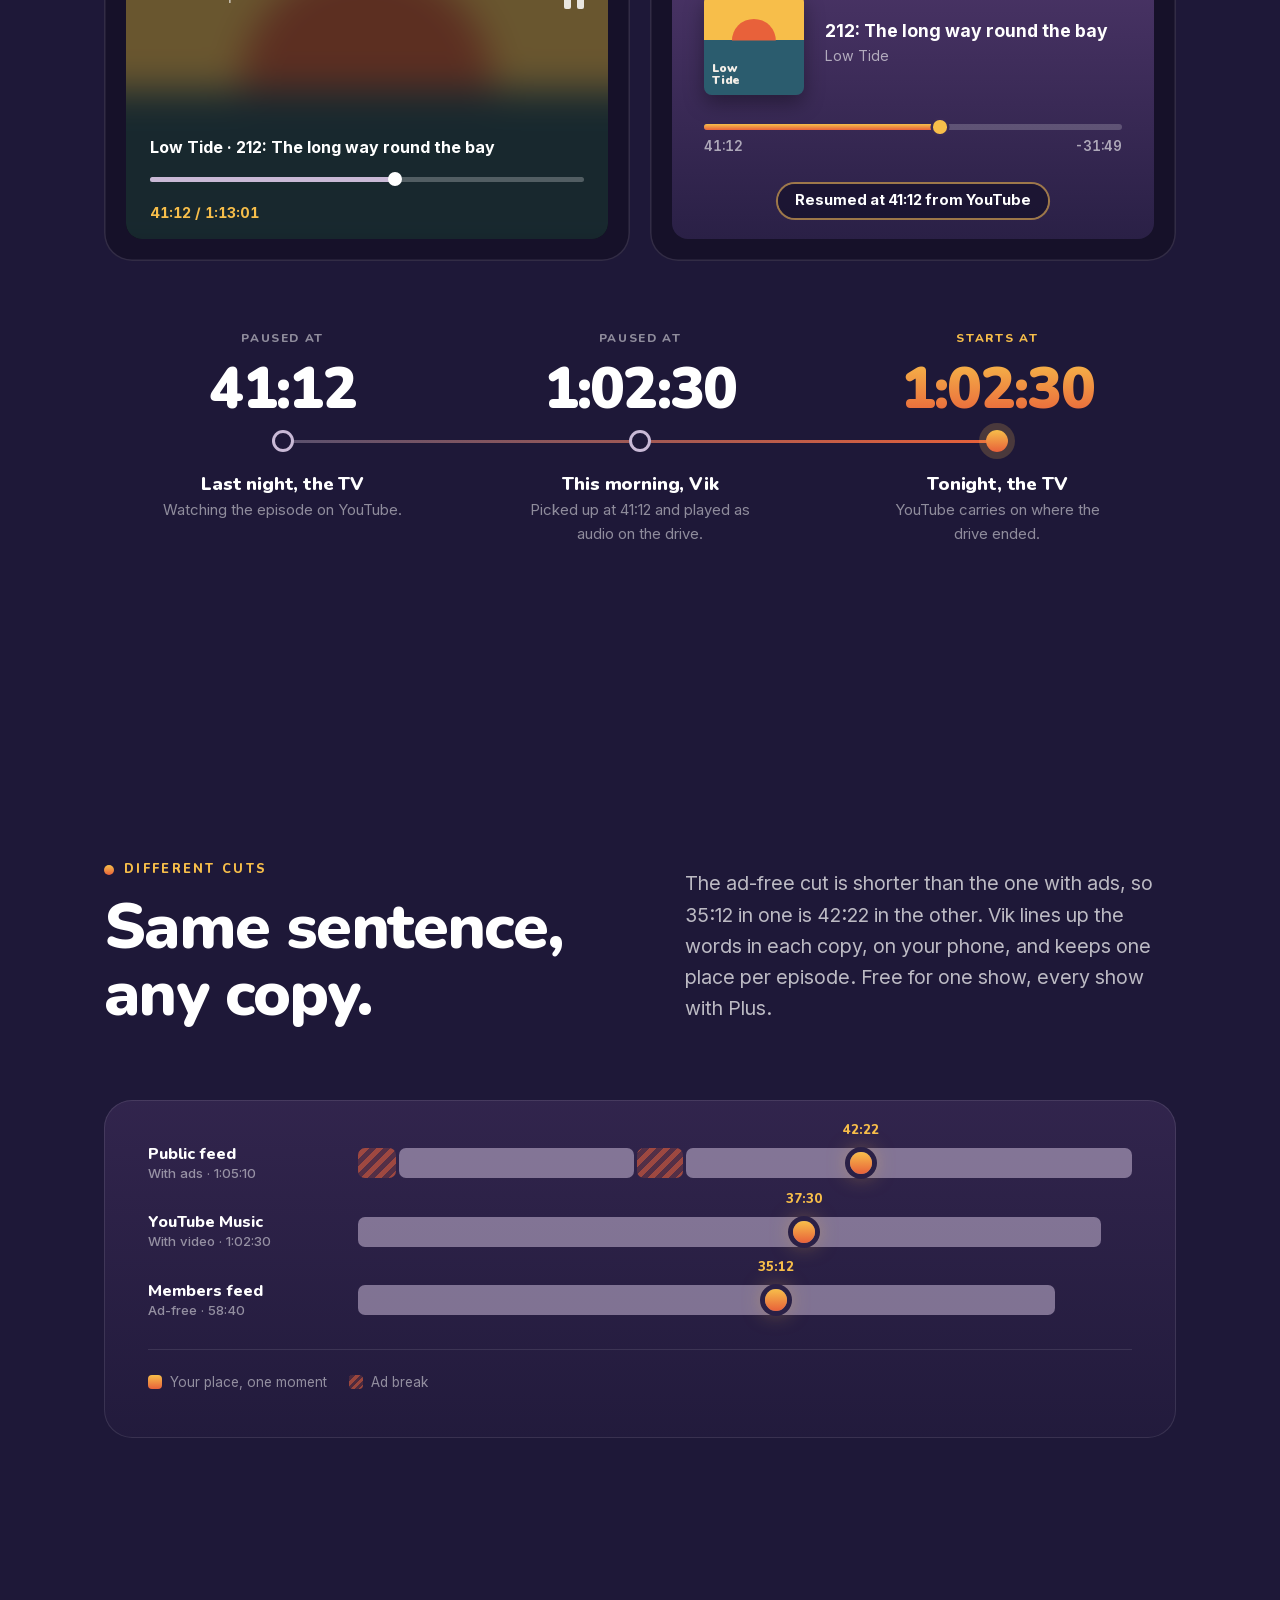
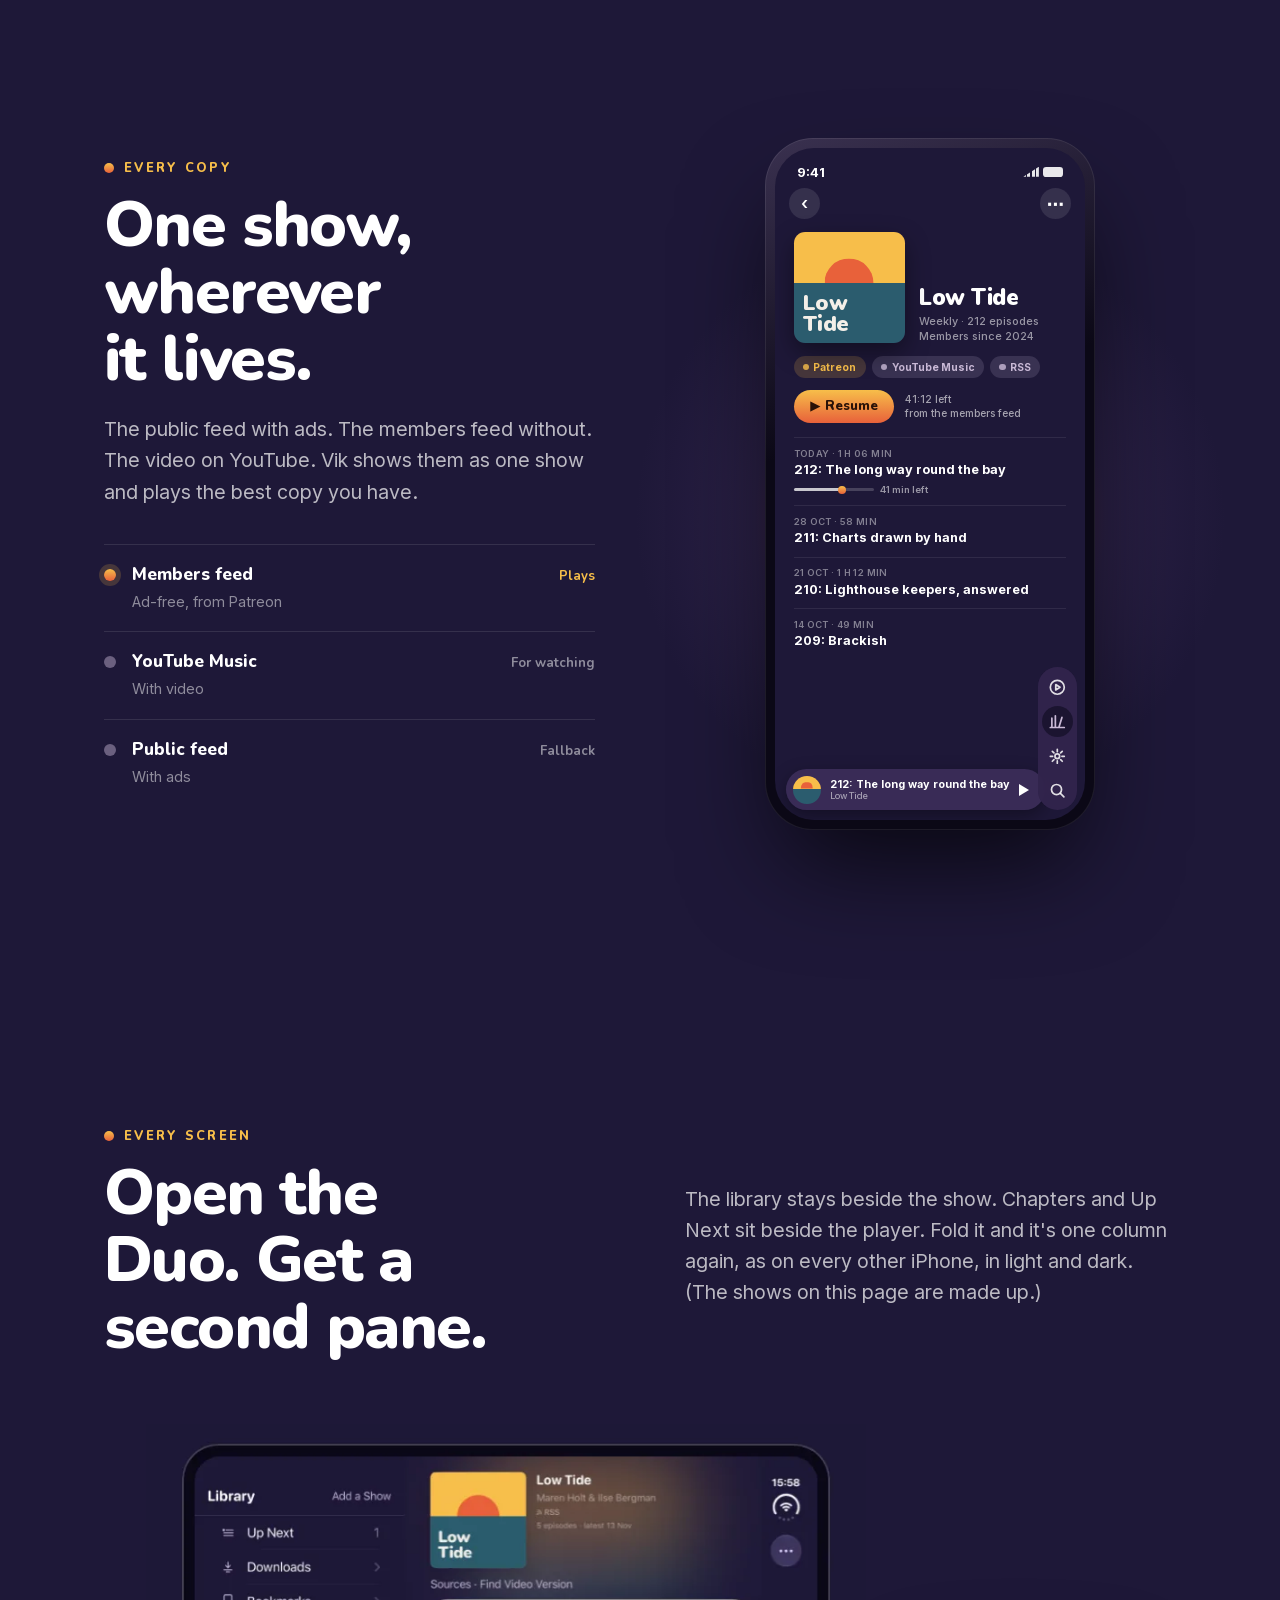
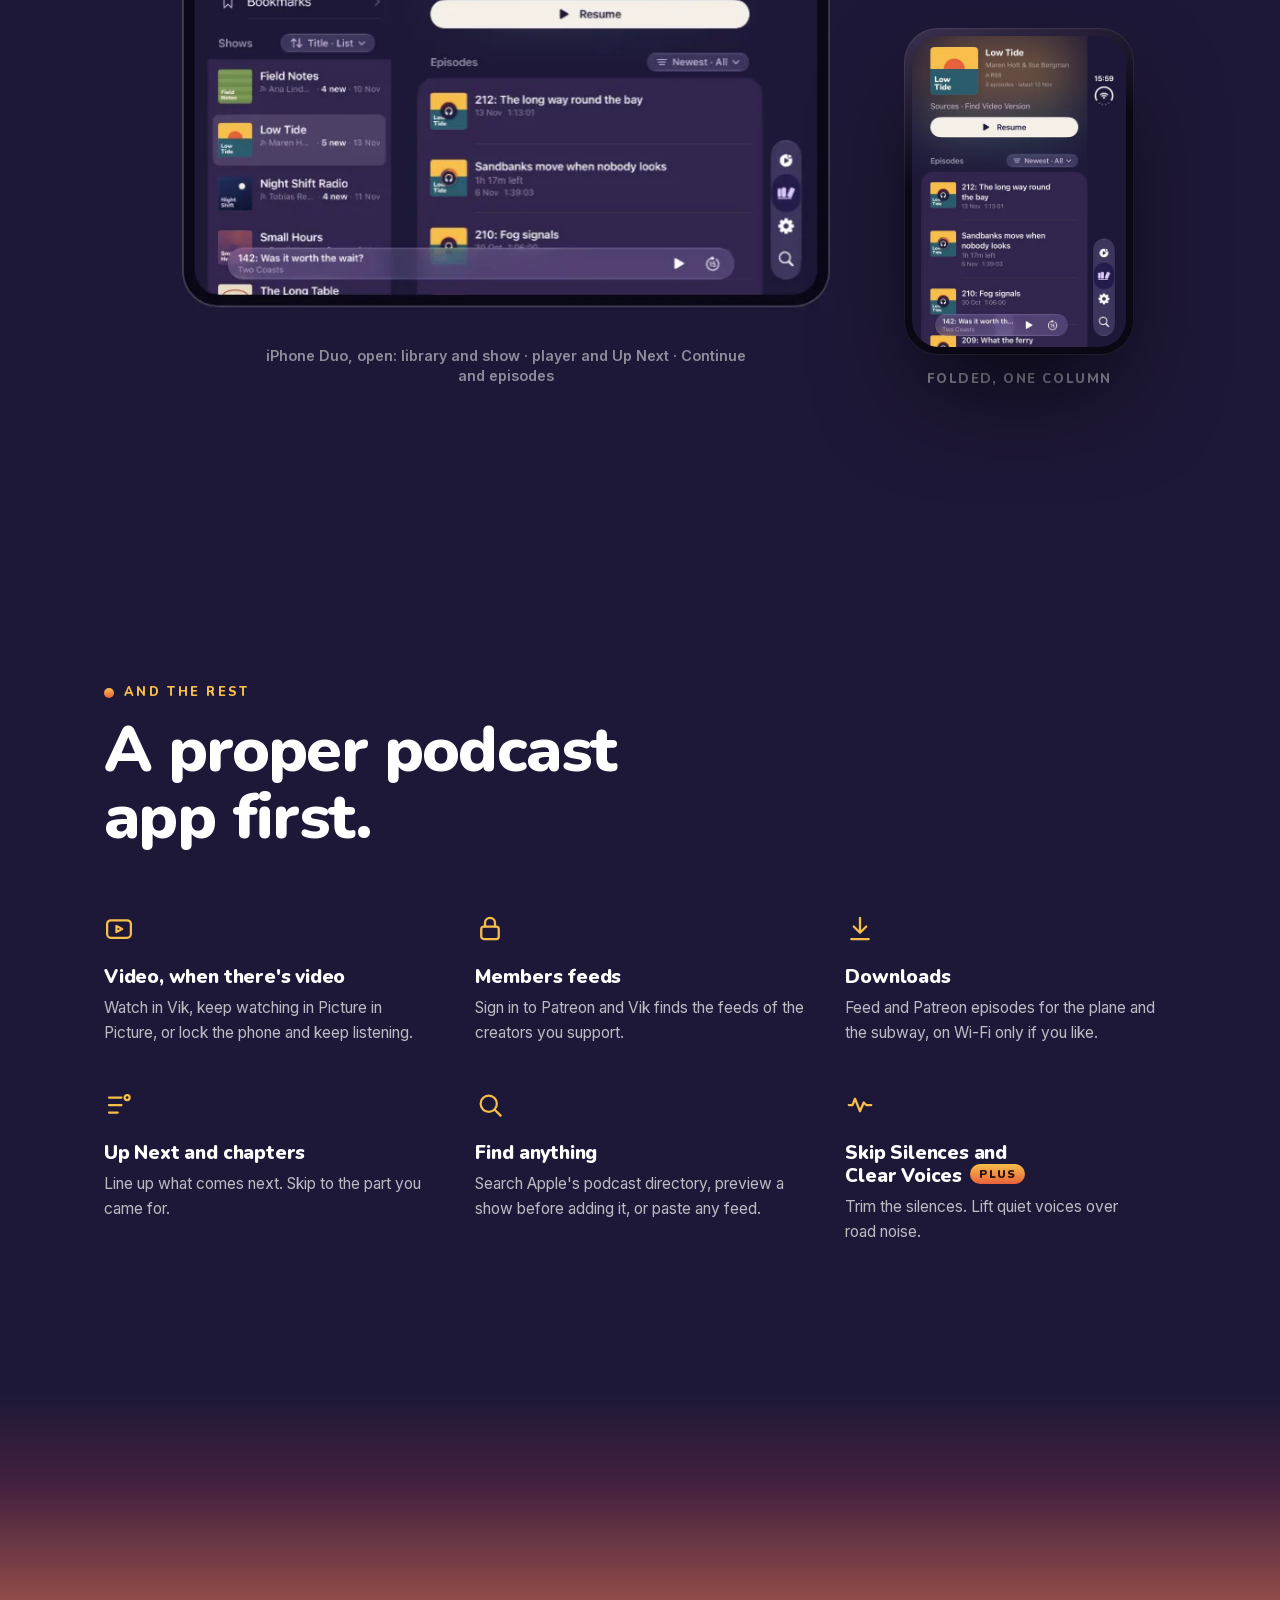
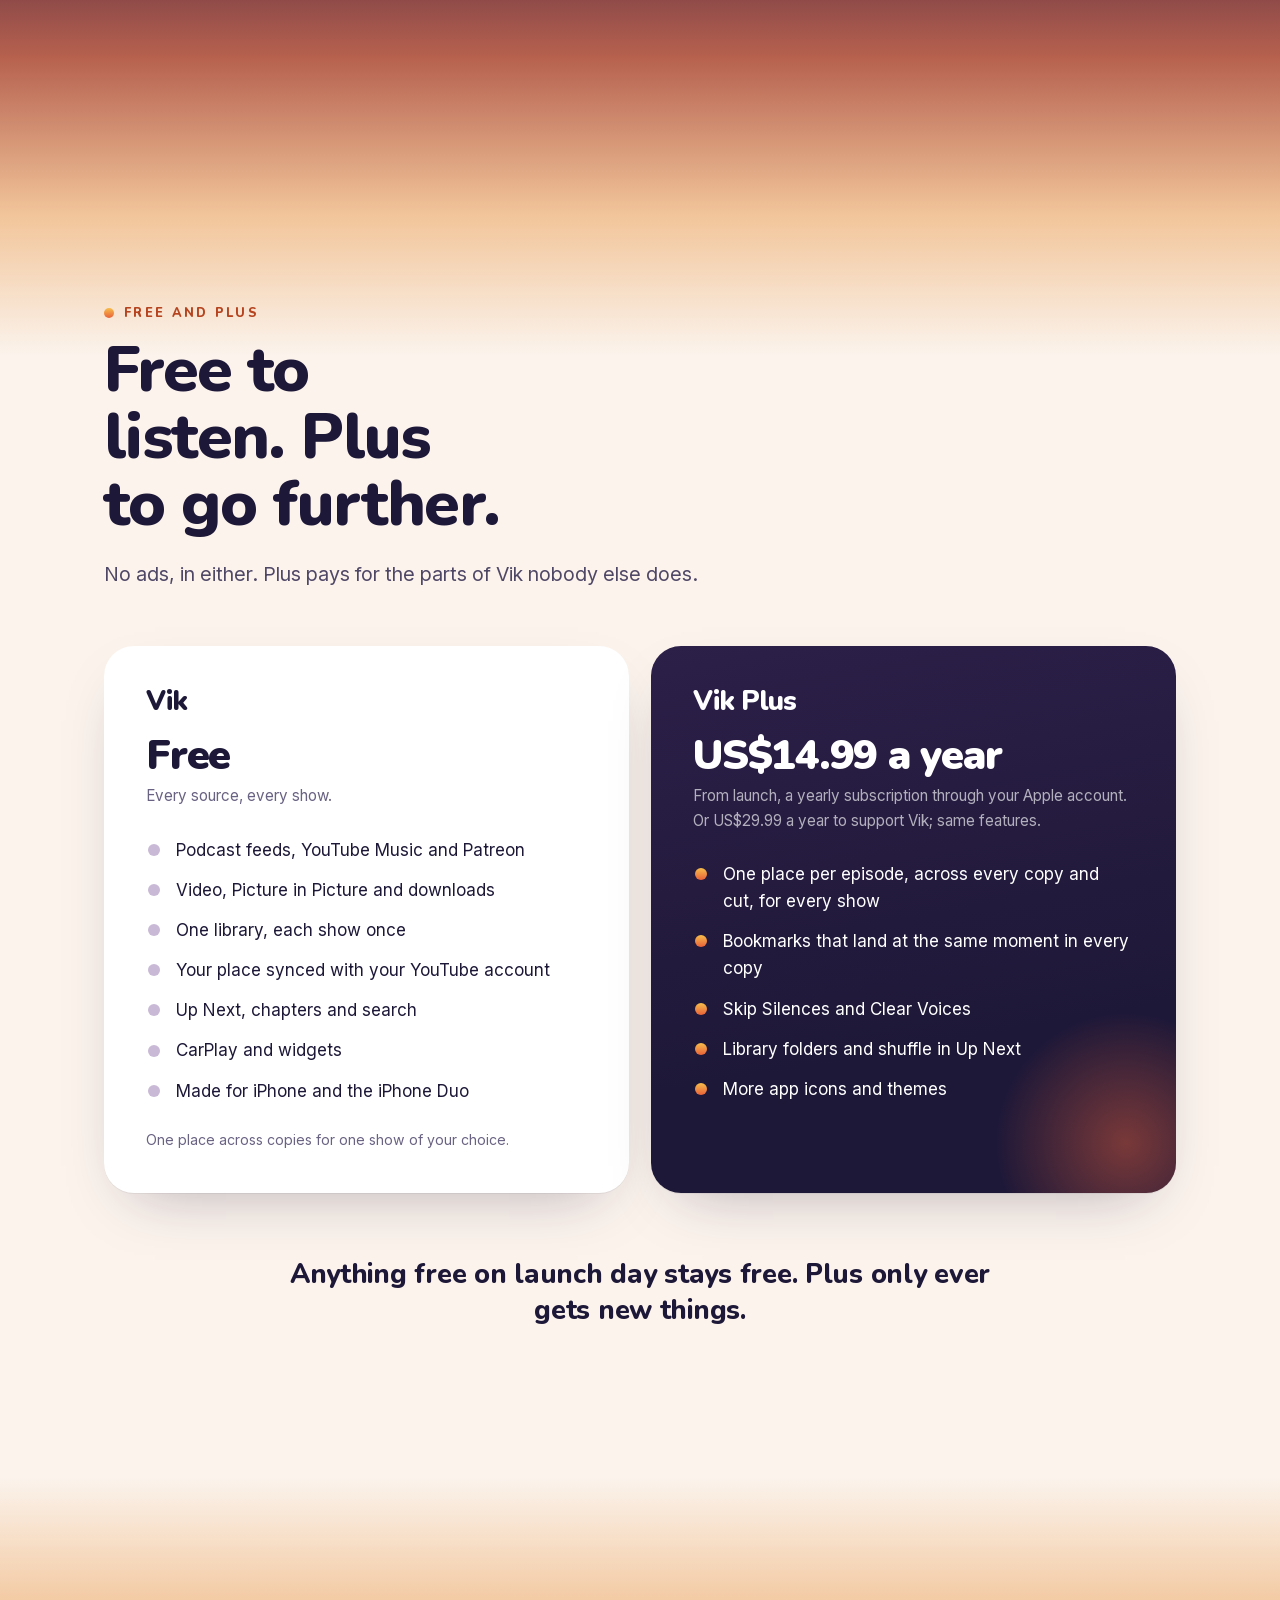
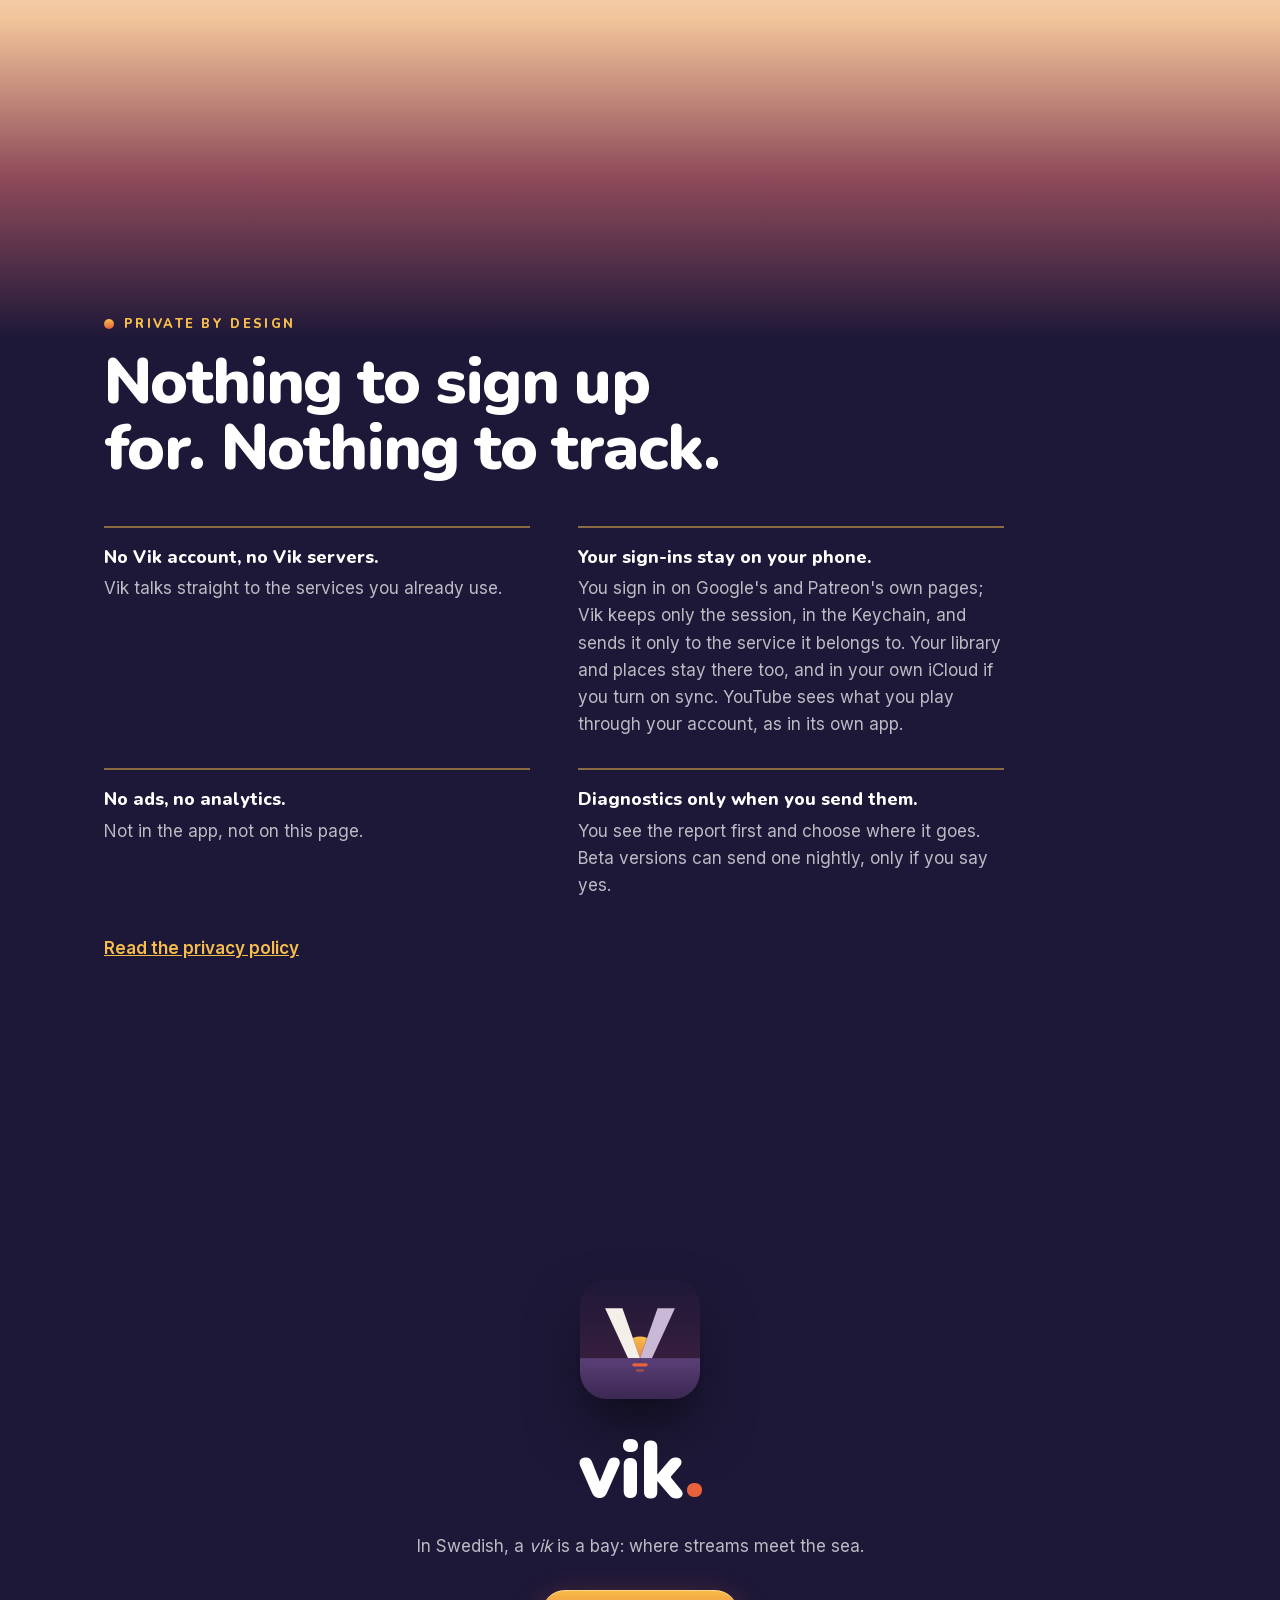
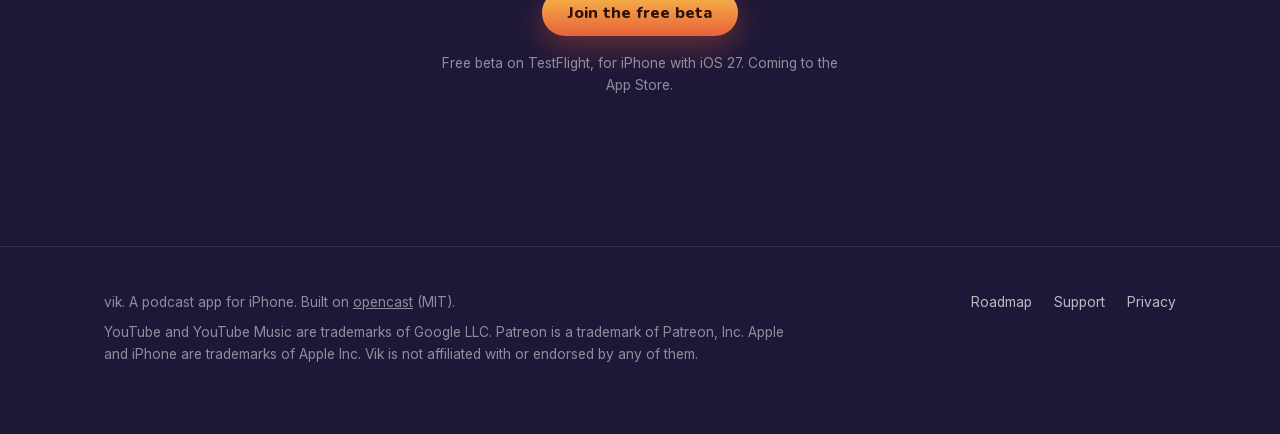
==== commit f507d612: "Publish site" ====
--- a/index.html
+++ b/index.html
@@ -6,6 +6,16 @@
 <title>Vik: where streams gather</title>
 <meta name="description" content="Vik is a podcast app for iPhone that gathers your podcast feeds, YouTube Music and Patreon into one library, and keeps your place wherever you listen.">
 <meta name="theme-color" content="#16112B">
+<meta property="og:type" content="website">
+<meta property="og:site_name" content="Vik">
+<meta property="og:title" content="Vik keeps your place">
+<meta property="og:description" content="A podcast app for iPhone. Watch it on YouTube, finish it from your members feed, in the car. Every show once, in one library.">
+<meta property="og:url" content="https://getvik.app/">
+<meta property="og:image" content="https://getvik.app/assets/og.png">
+<meta property="og:image:width" content="1200">
+<meta property="og:image:height" content="630">
+<meta property="og:image:alt" content="YouTube on the TV paused at 41:12, and Vik on the phone at 41:12: the same moment.">
+<meta name="twitter:card" content="summary_large_image">
 <link rel="icon" href="assets/vik-icon.svg" type="image/svg+xml">
 <link rel="preload" href="assets/fonts/nunito.woff2" as="font" type="font/woff2" crossorigin>
 <link rel="stylesheet" href="assets/site.css">
@@ -29,15 +39,66 @@
     <div class="scene" aria-hidden="true"><img src="assets/hero.svg" alt=""></div>
     <div class="wrap hero-copy">
       <div class="tagline">where streams gather</div>
-      <h1>Every show,<br>one library<span class="dot">.</span></h1>
-      <p class="lede">Podcast feeds, YouTube Music and Patreon together. Each show once. Your place kept, wherever you listen.</p>
+      <h1>Vik keeps<br>your place<span class="dot">.</span></h1>
+      <p class="lede">Watch it on YouTube, finish it from your members feed, in the car. Every show once, in one library.</p>
       <div class="actions">
-        <a class="btn btn-sun" href="#plus">Coming to the App Store</a>
-        <a class="btn btn-line" href="#show">See how</a>
-      </div>
-      <p class="fine">Free, with no ads. YouTube episodes need YouTube Premium.</p>
+        <a class="btn btn-sun" href="https://testflight.apple.com/join/d57THFvM">Join the free beta</a>
+        <a class="btn btn-line" href="#place">See how</a>
+      </div>
+      <p class="fine">Free beta on TestFlight, for iPhone with iOS 27. YouTube podcasts need your own YouTube Premium. Coming to the App Store.</p>
     </div>
     <div class="scroll-cue" aria-hidden="true"></div>
+  </section>
+
+  <section class="section" id="place">
+    <div class="wrap">
+      <div class="rise">
+        <div class="eyebrow">The place follows you</div>
+        <h2>Start on the TV. Finish in the car.</h2>
+        <p class="lede">Vik keeps your place in your own YouTube account. YouTube on the TV picks up where Vik stopped, and Vik picks up where the TV did. There's no Vik account in between.</p>
+      </div>
+      <figure class="same rise" aria-label="The same moment on the TV and in Vik">
+        <figcaption class="same-head"><span class="m1">YouTube on the TV, Vik on your phone. <span class="sunlit">Same moment.</span></span><span class="m2" aria-hidden="true">Members feed, cut differently. <span class="sunlit">Same sentence.</span></span></figcaption>
+        <div class="same-panels">
+          <div class="panel tv">
+            <div class="panel-top"><span class="who">YouTube<br>on the TV</span><span class="big sunlit">41:12</span></div>
+            <div class="tv-screen" aria-hidden="true"><div class="art tide"></div><div class="tv-where">YouTube <span>· paused</span></div><div class="tv-pause"><i></i><i></i></div><div class="tv-title">Low Tide · 212: The long way round the bay</div><div class="tv-bar"><i></i><b></b></div><div class="tv-time">41:12 / 1:13:01</div></div>
+          </div>
+          <div class="panel vik">
+            <div class="panel-top"><span class="who"><span class="m1">Vik<br>on your phone</span><span class="m2" aria-hidden="true">Members feed<br>in Vik</span></span><span class="big"><span class="m1 sunlit">41:12</span><span class="m2 sunlit" aria-hidden="true">same sentence</span></span></div>
+            <div class="np" aria-hidden="true"><div class="np-head"><div class="art tide"><span>Low<br>Tide</span></div><div class="np-text"><b>212: The long way round the bay</b><small>Low Tide</small></div></div>
+              <div class="np-bar"><i class="m1"></i><i class="m2"></i></div><div class="np-times"><span><span class="m1">41:12</span><span class="m2">38:57</span></span><span><span class="m1">-31:49</span><span class="m2">-29:43</span></span></div>
+              <div class="np-chip"><span class="m1">Resumed at 41:12 from YouTube</span><span class="m2">Position syncs to YouTube</span></div></div>
+          </div>
+        </div>
+      </figure>
+      <div class="voyage rise" aria-label="One episode's place across three sessions">
+        <div class="stop"><span class="at">Paused at</span><time>41:12</time><div class="buoy"></div><h3>Last night, the TV</h3><p>Watching the episode on YouTube.</p></div>
+        <div class="stop"><span class="at">Paused at</span><time>1:02:30</time><div class="buoy"></div><h3>This morning, Vik</h3><p>Picked up at 41:12 and played as audio on the drive.</p></div>
+        <div class="stop now"><span class="at">Starts at</span><time class="sunlit">1:02:30</time><div class="buoy"></div><h3>Tonight, the TV</h3><p>YouTube carries on where the drive ended.</p></div>
+      </div>
+    </div>
+  </section>
+
+  <section class="section" id="cuts">
+    <div class="wrap">
+      <div class="two">
+        <div class="rise">
+          <div class="eyebrow">Different cuts</div>
+          <h2>Same sentence, any copy.</h2>
+        </div>
+        <p class="lede rise">The ad-free cut is shorter than the one with ads, so 35:12 in one is 42:22 in the other. Vik lines up the words in each copy, on your phone, and keeps one place per episode. Free for one show, every show with Plus.</p>
+      </div>
+      <div class="cuts rise" role="img" aria-label="The same moment marked in three copies of an episode, at 42:22, 37:30 and 35:12">
+        <div class="cut"><div class="name">Public feed<span>With ads · 1:05:10</span></div>
+          <div class="track"><div class="bar" style="width:100%"><i class="ad" style="flex:5"></i><i style="flex:30.7"></i><i class="ad" style="flex:6"></i><i style="flex:58.3"></i><b style="left:65%"></b><small style="left:65%">42:22</small></div></div></div>
+        <div class="cut"><div class="name">YouTube Music<span>With video · 1:02:30</span></div>
+          <div class="track"><div class="bar" style="width:96%"><i style="flex:1"></i><b style="left:60%"></b><small style="left:60%">37:30</small></div></div></div>
+        <div class="cut"><div class="name">Members feed<span>Ad-free · 58:40</span></div>
+          <div class="track"><div class="bar" style="width:90%"><i style="flex:1"></i><b style="left:60%"></b><small style="left:60%">35:12</small></div></div></div>
+        <div class="key"><span><i style="background:var(--sun)"></i>Your place, one moment</span><span><i style="background:repeating-linear-gradient(-45deg,rgba(232,97,58,.6) 0 3px,rgba(232,97,58,.2) 3px 6px)"></i>Ad break</span></div>
+      </div>
+    </div>
   </section>
 
   <section class="section" id="show">
@@ -61,43 +122,7 @@
 <div class="ep"><small>28 Oct · 58 min</small><p>211: Charts drawn by hand</p></div>
 <div class="ep"><small>21 Oct · 1 h 12 min</small><p>210: Lighthouse keepers, answered</p></div>
 <div class="ep"><small>14 Oct · 49 min</small><p>209: Brackish</p></div>
-</div><div class="dock"><div class="mini-player"><div class="art tide"></div><p>212: The long way round the bay<small>Low Tide</small></p><span class="pp"></span></div><div class="tabs"><span><svg viewBox="0 0 24 24"><circle cx="12" cy="12" r="9"/><path d="M10 8.5v7l5.5-3.5z"/></svg>Listen</span><span class="on"><svg viewBox="0 0 24 24"><path d="M5 20V8M9.5 20V5M14 20l4-13M3 20h18"/></svg>Library</span><span><svg viewBox="0 0 24 24"><circle cx="12" cy="12" r="3"/><path d="M12 3v3M12 18v3M3 12h3M18 12h3M5.6 5.6l2.1 2.1M16.3 16.3l2.1 2.1M5.6 18.4l2.1-2.1M16.3 7.7l2.1-2.1"/></svg>Settings</span><span><svg viewBox="0 0 24 24"><circle cx="11" cy="11" r="6.5"/><path d="M16 16l4.5 4.5"/></svg>Search</span></div></div></div></div>
-      </div>
-    </div>
-  </section>
-
-  <section class="section" id="place">
-    <div class="wrap">
-      <div class="rise">
-        <div class="eyebrow">The place follows you</div>
-        <h2>Start on the TV. Finish in the car.</h2>
-        <p class="lede">Vik keeps your place in your own YouTube account. YouTube on the TV picks up where Vik stopped, and Vik picks up where the TV did. There's no Vik account in between.</p>
-      </div>
-      <div class="voyage rise" aria-label="One episode's place across three sessions">
-        <div class="stop"><span class="at">Paused at</span><time>41:12</time><div class="buoy"></div><h3>Last night, the TV</h3><p>Watching the episode in YouTube.</p></div>
-        <div class="stop"><span class="at">Paused at</span><time>1:02:30</time><div class="buoy"></div><h3>This morning, Vik</h3><p>Picked up at 41:12 and played as audio on the drive.</p></div>
-        <div class="stop now"><span class="at">Starts at</span><time class="sunlit">1:02:30</time><div class="buoy"></div><h3>Tonight, the TV</h3><p>YouTube carries on where the drive ended.</p></div>
-      </div>
-    </div>
-  </section>
-
-  <section class="section" id="cuts">
-    <div class="wrap">
-      <div class="two">
-        <div class="rise">
-          <div class="eyebrow">Different cuts <span class="plus-chip">PLUS</span></div>
-          <h2>Same sentence, any copy.</h2>
-        </div>
-        <p class="lede rise">The ad-free cut is shorter than the one with ads, so 35:12 in one is 42:22 in the other. Vik matches the copies by ear, on your phone, and keeps one place per episode.</p>
-      </div>
-      <div class="cuts rise" role="img" aria-label="The same moment marked in three copies of an episode, at 42:22, 37:30 and 35:12">
-        <div class="cut"><div class="name">Public feed<span>With ads · 1:05:10</span></div>
-          <div class="track"><div class="bar" style="width:100%"><i class="ad" style="flex:5"></i><i style="flex:30.7"></i><i class="ad" style="flex:6"></i><i style="flex:58.3"></i><b style="left:65%"></b><small style="left:65%">42:22</small></div></div></div>
-        <div class="cut"><div class="name">YouTube Music<span>With video · 1:02:30</span></div>
-          <div class="track"><div class="bar" style="width:96%"><i style="flex:1"></i><b style="left:60%"></b><small style="left:60%">37:30</small></div></div></div>
-        <div class="cut"><div class="name">Members feed<span>Ad-free · 58:40</span></div>
-          <div class="track"><div class="bar" style="width:90%"><i style="flex:1"></i><b style="left:60%"></b><small style="left:60%">35:12</small></div></div></div>
-        <div class="key"><span><i style="background:var(--sun)"></i>Your place, one moment</span><span><i style="background:repeating-linear-gradient(-45deg,rgba(232,97,58,.6) 0 3px,rgba(232,97,58,.2) 3px 6px)"></i>Ad break</span></div>
+</div><div class="dock"><div class="mini-player"><div class="art tide"></div><p>212: The long way round the bay<small>Low Tide</small></p><span class="pp"></span></div></div><div class="rail"><span><svg viewBox="0 0 24 24"><circle cx="12" cy="12" r="9"/><path d="M10 8.5v7l5.5-3.5z"/></svg></span><span class="on"><svg viewBox="0 0 24 24"><path d="M5 20V8M9.5 20V5M14 20l4-13M3 20h18"/></svg></span><span><svg viewBox="0 0 24 24"><circle cx="12" cy="12" r="3"/><path d="M12 3v3M12 18v3M3 12h3M18 12h3M5.6 5.6l2.1 2.1M16.3 16.3l2.1 2.1M5.6 18.4l2.1-2.1M16.3 7.7l2.1-2.1"/></svg></span><span><svg viewBox="0 0 24 24"><circle cx="11" cy="11" r="6.5"/><path d="M16 16l4.5 4.5"/></svg></span></div></div></div>
       </div>
     </div>
   </section>
@@ -107,22 +132,18 @@
       <div class="two">
         <div class="rise">
           <div class="eyebrow">Every screen</div>
-          <h2>Fits the screen you're holding.</h2>
-        </div>
-        <p class="lede rise">On iPhone, a list for one thumb. Open the iPhone Duo and your library sits beside the show. Every other iPhone gets a layout of its own too, in light and dark.</p>
+          <h2>Open the Duo. Get a second pane.</h2>
+        </div>
+        <p class="lede rise">The library stays beside the show. Chapters and Up Next sit beside the player. Fold it and it's one column again, as on every other iPhone, in light and dark. (The shows on this page are made up.)</p>
       </div>
       <div class="devices rise">
-        <figure><div class="device phone"><div class="screen" role="img" aria-label="Vik's library on iPhone"><div class="sb"><span>9:41</span><span><i class="sig"></i><i></i></span></div><h4 class="big-title">Library</h4><div class="group"><div><b></b>Up Next<em>6</em></div><div><b style="border-color:var(--sun-a)"></b>Downloads<em>12</em></div></div><div class="pillrow">Shows<span class="pill">Recent ▾</span></div><div class="tiles"><div class="tile"><div class="art tide"><span>Low<br>Tide</span></div><p>Low Tide</p><small>Patreon · YouTube</small></div><div class="tile"><div class="art table"><span>The Long Table</span></div><p>The Long Table</p><small>RSS</small></div><div class="tile"><div class="art night"><span>Night Shift</span></div><p>Night Shift Radio</p><small>YouTube Music</small></div><div class="tile"><div class="art field"><span>Field Notes</span></div><p>Field Notes</p><small>RSS · YouTube</small></div><div class="tile"><div class="art hours"><span>Small Hours</span></div><p>Small Hours</p><small>Patreon</small></div><div class="tile"><div class="art coast"><span>Two Coasts</span></div><p>Two Coasts</p><small>YouTube Music</small></div></div><div class="dock"><div class="mini-player"><div class="art tide"></div><p>212: The long way round the bay<small>Low Tide</small></p><span class="pp"></span></div><div class="tabs"><span><svg viewBox="0 0 24 24"><circle cx="12" cy="12" r="9"/><path d="M10 8.5v7l5.5-3.5z"/></svg>Listen</span><span class="on"><svg viewBox="0 0 24 24"><path d="M5 20V8M9.5 20V5M14 20l4-13M3 20h18"/></svg>Library</span><span><svg viewBox="0 0 24 24"><circle cx="12" cy="12" r="3"/><path d="M12 3v3M12 18v3M3 12h3M18 12h3M5.6 5.6l2.1 2.1M16.3 16.3l2.1 2.1M5.6 18.4l2.1-2.1M16.3 7.7l2.1-2.1"/></svg>Settings</span><span><svg viewBox="0 0 24 24"><circle cx="11" cy="11" r="6.5"/><path d="M16 16l4.5 4.5"/></svg>Search</span></div></div></div></div><figcaption>iPhone</figcaption></figure>
-        <figure><div class="device open"><div class="screen" role="img" aria-label="Vik on the open iPhone Duo: the library beside a show"><div class="sb"><span>9:41</span><span><i class="sig"></i><i></i></span></div><div class="split"><div class="side"><h4 class="big-title">Library</h4><div class="lib-row sel"><div class="art tide"></div><p>Low Tide<small>Patreon · YouTube</small></p></div><div class="lib-row"><div class="art table"></div><p>The Long Table<small>RSS</small></p></div><div class="lib-row"><div class="art night"></div><p>Night Shift Radio<small>YouTube Music</small></p></div><div class="lib-row"><div class="art field"></div><p>Field Notes<small>RSS · YouTube</small></p></div><div class="lib-row"><div class="art hours"></div><p>Small Hours<small>Patreon</small></p></div><div class="lib-row"><div class="art coast"></div><p>Two Coasts<small>YouTube Music</small></p></div></div><div class="detail"><div class="show-head"><div class="art tide"><span>Low<br>Tide</span></div><div><h4>Low Tide</h4><p>Weekly · 212 episodes<br>Members since 2024</p></div></div>
-<div class="chips"><span class="on">Patreon</span><span>YouTube Music</span><span>RSS</span></div>
-<div class="playrow"><span class="playbtn">▶ Resume</span><small>41:12 left<br>from the members feed</small></div>
-<div class="eps">
-<div class="ep"><small>Today · 1 h 06 min</small><p>212: The long way round the bay</p><div class="prog"><i></i>41 min left</div></div>
-<div class="ep"><small>28 Oct · 58 min</small><p>211: Charts drawn by hand</p></div>
-<div class="ep"><small>21 Oct · 1 h 12 min</small><p>210: Lighthouse keepers, answered</p></div>
-<div class="ep"><small>14 Oct · 49 min</small><p>209: Brackish</p></div>
-</div><div class="dock"><div class="mini-player"><div class="art tide"></div><p>212: The long way round the bay<small>Low Tide</small></p><span class="pp"></span></div></div></div></div></div></div><figcaption>iPhone Duo, open</figcaption></figure>
-        </div>
+        <figure class="clip">
+          <video autoplay muted loop playsinline preload="metadata" poster="assets/duo-open.webp" width="800" height="560" aria-label="Vik on the open iPhone Duo: the library beside a show, then Up Next beside the player, then Continue beside the episode list"><source src="assets/duo-open.mp4" type="video/mp4"></video>
+          <img class="still" src="assets/duo-open.webp" width="800" height="560" alt="Vik on the open iPhone Duo: the library beside a show">
+          <figcaption>iPhone Duo, open: library and show · player and Up Next · Continue and episodes</figcaption>
+        </figure>
+        <figure class="folded"><div class="device phone"><img src="assets/phone-show.webp" width="466" height="678" alt="A show in Vik on iPhone, with its episodes and the navigation rail on the right"></div><figcaption>Folded, one column</figcaption></figure>
+      </div>
     </div>
   </section>
 
@@ -135,7 +156,7 @@
       <div class="features">
         <div class="feature rise"><svg viewBox="0 0 24 24"><rect x="2.5" y="5" width="19" height="14" rx="3"/><path d="M10 9.5v5l4.5-2.5z"/></svg><h3>Video, when there's video</h3><p>Watch in Vik, keep watching in Picture in Picture, or lock the phone and keep listening.</p></div>
         <div class="feature rise"><svg viewBox="0 0 24 24"><rect x="5" y="10" width="14" height="10" rx="2"/><path d="M8 10V7a4 4 0 0 1 8 0v3"/></svg><h3>Members feeds</h3><p>Sign in to Patreon and Vik finds the feeds of the creators you support.</p></div>
-        <div class="feature rise"><svg viewBox="0 0 24 24"><path d="M12 3v12M7 10l5 5 5-5M5 20h14"/></svg><h3>Downloads</h3><p>For the plane and the subway, on Wi-Fi only if you like.</p></div>
+        <div class="feature rise"><svg viewBox="0 0 24 24"><path d="M12 3v12M7 10l5 5 5-5M5 20h14"/></svg><h3>Downloads</h3><p>Feed and Patreon episodes for the plane and the subway, on Wi-Fi only if you like.</p></div>
         <div class="feature rise"><svg viewBox="0 0 24 24"><path d="M4 6h10M4 12h10M4 18h7"/><circle cx="18.5" cy="6" r="2"/></svg><h3>Up Next and chapters</h3><p>Line up what comes next. Skip to the part you came for.</p></div>
         <div class="feature rise"><svg viewBox="0 0 24 24"><circle cx="11" cy="11" r="6.5"/><path d="M16 16l4.5 4.5"/></svg><h3>Find anything</h3><p>Search Apple's podcast directory, preview a show before adding it, or paste any feed.</p></div>
         <div class="feature rise"><svg viewBox="0 0 24 24"><path d="M3 12h3l2-5 4 10 3-7 2 2h4"/></svg><h3>Skip Silences and Clear Voices<span class="plus-chip">PLUS</span></h3><p>Trim the silences. Lift quiet voices over road noise.</p></div>
@@ -161,17 +182,20 @@
             <li>One library, each show once</li>
             <li>Your place synced with your YouTube account</li>
             <li>Up Next, chapters and search</li>
+            <li>CarPlay and widgets</li>
             <li>Made for iPhone and the iPhone Duo</li>
           </ul>
-          <p class="foot">Each copy of an episode keeps its own place.</p>
+          <p class="foot">One place across copies for one show of your choice.</p>
         </div>
         <div class="plan plus rise">
           <h3>Vik Plus</h3>
-          <div class="price">Coming soon</div>
-          <div class="sub">A yearly subscription through your Apple account.</div>
+          <div class="price">US$14.99 a year</div>
+          <div class="sub">From launch, a yearly subscription through your Apple account. Or US$29.99 a year to support Vik; same features.</div>
           <ul>
-            <li>One place per episode, across every copy and cut</li>
+            <li>One place per episode, across every copy and cut, for every show</li>
+            <li>Bookmarks that land at the same moment in every copy</li>
             <li>Skip Silences and Clear Voices</li>
+            <li>Library folders and shuffle in Up Next</li>
             <li>More app icons and themes</li>
           </ul>
         </div>
@@ -188,9 +212,9 @@
       </div>
       <ul>
         <li class="rise"><strong>No Vik account, no Vik servers.</strong>Vik talks straight to the services you already use.</li>
-        <li class="rise"><strong>Your sign-ins stay on your phone.</strong>So do private feed links and what you listen to, plus your own iCloud if you turn on sync.</li>
+        <li class="rise"><strong>Your sign-ins stay on your phone.</strong>You sign in on Google's and Patreon's own pages; Vik keeps only the session, in the Keychain, and sends it only to the service it belongs to. Your library and places stay there too, and in your own iCloud if you turn on sync. YouTube sees what you play through your account, as in its own app.</li>
         <li class="rise"><strong>No ads, no analytics.</strong>Not in the app, not on this page.</li>
-        <li class="rise"><strong>Diagnostics only when you send them.</strong>You see the report first and choose where it goes.</li>
+        <li class="rise"><strong>Diagnostics only when you send them.</strong>You see the report first and choose where it goes. Beta versions can send one nightly, only if you say yes.</li>
       </ul>
       <p style="margin-top:36px"><a href="privacy.html" style="color:var(--sun-a);font-weight:600">Read the privacy policy</a></p>
     </div>
@@ -201,7 +225,8 @@
       <img src="assets/vik-icon.svg" alt="Vik's icon: the sun setting into a bay">
       <h2>vik<span class="dot">.</span></h2>
       <p>In Swedish, a <em>vik</em> is a bay: where streams meet the sea.</p>
-      <a class="btn btn-sun" href="#plus">Coming to the App Store</a>
+      <a class="btn btn-sun" href="https://testflight.apple.com/join/d57THFvM">Join the free beta</a>
+      <p class="fine">Free beta on TestFlight, for iPhone with iOS 27. Coming to the App Store.</p>
     </div>
   </section>
 </main>
--- a/assets/site.css
+++ b/assets/site.css
@@ -161,6 +161,7 @@
 .closer img { width: 120px; height: 120px; margin: 0 auto 30px; border-radius: 27px; box-shadow: 0 30px 60px -10px rgba(0, 0, 0, .6); }
 .closer h2 { font-size: clamp(2.6rem, 7vw, 5rem); max-width: none; }
 .closer p { color: var(--text-2); max-width: 30em; margin: 20px auto 30px; }
+.closer .fine { font-size: .86rem; color: var(--text-3); margin: 16px auto 0; }
 
 .page { max-width: 760px; margin: 0 auto; padding: 72px 24px 100px; }
 .page h1 { font-size: clamp(2.4rem, 6vw, 3.6rem); margin-bottom: 18px; }
@@ -264,10 +265,11 @@
 .mini-player p { margin: 0; flex: 1; min-width: 0; font: 700 3.5cqw/1.2 var(--sans); white-space: nowrap; overflow: hidden; text-overflow: ellipsis; }
 .mini-player p small { display: block; font-weight: 500; color: rgba(255, 255, 255, .55); }
 .mini-player .pp { width: 0; height: 0; border-left: 3.4cqw solid #fff; border-top: 2.2cqw solid transparent; border-bottom: 2.2cqw solid transparent; margin-right: 3cqw; }
-.tabs { display: grid; grid-template-columns: repeat(4, 1fr); padding: 2cqw 2cqw 1.6cqw; border-radius: 99px; background: rgba(50, 37, 77, .94); backdrop-filter: blur(10px); }
-.tabs span { display: grid; justify-items: center; gap: 1cqw; font: 600 2.6cqw/1 var(--sans); color: rgba(255, 255, 255, .55); padding: 1cqw 0; border-radius: 99px; }
-.tabs span.on { color: #fff; background: rgba(255, 255, 255, .1); }
-.tabs svg { width: 6cqw; height: 6cqw; fill: none; stroke: currentColor; stroke-width: 2; stroke-linecap: round; stroke-linejoin: round; }
+.rail { position: absolute; right: 2.6cqw; bottom: 3cqw; display: grid; gap: 1cqw; padding: 1.6cqw 1.3cqw; border-radius: 99px; background: rgba(50, 37, 77, .94); backdrop-filter: blur(10px); }
+.rail span { display: grid; place-items: center; width: 10cqw; height: 10cqw; border-radius: 50%; color: rgba(255, 255, 255, .85); }
+.rail span.on { background: rgba(22, 17, 43, .8); color: var(--heather); }
+.rail svg { width: 6cqw; height: 6cqw; fill: none; stroke: currentColor; stroke-width: 2.2; stroke-linecap: round; stroke-linejoin: round; }
+.screen .dock { right: 18cqw; }
 
 .split { display: grid; grid-template-columns: 40% 1fr; height: calc(100% - 6cqw); }
 .device.open .sb { padding: 2.4cqw 3.6cqw 0; height: 6cqw; font-size: 2.1cqw; }
@@ -324,15 +326,64 @@
 .devices figure { margin: 0; display: flex; flex-direction: column; align-items: center; }
 .devices figcaption { margin-top: 18px; font: 800 .82rem/1 var(--round); letter-spacing: .12em; text-transform: uppercase; color: var(--text-3); }
 .devices .device { margin: 0; }
-.devices .phone { width: min(250px, 26vw); }
-.devices .open { width: min(560px, 50vw); }
-.devices .ipad { width: min(470px, 38vw); border-radius: 28px; padding: 12px; }
-.devices .ipad .screen { border-radius: 17px; aspect-ratio: 1.43 / 1; }
+.devices .phone { width: min(230px, 22vw); padding: 8px; border-radius: 34px; }
+.devices .phone img { border-radius: 27px; }
+.clip { width: min(720px, 62vw); }
+.clip video, .clip img { width: 100%; height: auto; display: block; }
+.clip .still { display: none; }
+.clip figcaption { text-transform: none; letter-spacing: 0; font: 600 .9rem/1.4 var(--sans); text-align: center; max-width: 34em; }
+@media (prefers-reduced-motion: reduce) { .clip video { display: none; } .clip .still { display: block; } }
 @media (max-width: 760px) {
   .devices { flex-direction: column; align-items: center; gap: 44px; }
-  .devices .phone { width: min(250px, 66vw); }
+  .devices .phone { width: min(230px, 62vw); }
   .devices figure { width: 100%; }
-  .devices .open, .devices .ipad { width: min(100%, 560px); }
+  .clip { width: calc(100% + 32px); margin: 0 -16px !important; }
+}
+
+.same { margin: 56px 0 72px; }
+.same-head { position: relative; display: grid; font: 850 clamp(1.4rem, 3vw, 2.1rem)/1.15 var(--round); letter-spacing: -.02em; margin-bottom: 26px; text-wrap: balance; }
+.same-head > span { grid-area: 1 / 1; }
+.same .m2 { opacity: 0; }
+.same-panels { display: grid; grid-template-columns: 1fr 1fr; gap: 20px; }
+@media (max-width: 760px) { .same-panels { grid-template-columns: 1fr; } }
+.panel { border-radius: 28px; background: rgba(12, 9, 24, .45); box-shadow: inset 0 0 0 1.5px rgba(201, 185, 214, .16); overflow: hidden; padding: 0 0 22px; }
+.panel-top { display: flex; align-items: center; justify-content: space-between; gap: 16px; padding: 22px 26px; min-height: 112px; }
+.panel .who { position: relative; display: grid; font: 700 1rem/1.25 var(--sans); color: var(--heather); }
+.panel .who > span, .panel .big > span { grid-area: 1 / 1; }
+.panel .big { display: grid; justify-items: end; align-items: center; font: 900 clamp(3rem, 6.4vw, 4.6rem)/1 var(--round); letter-spacing: -.03em; font-variant-numeric: tabular-nums; white-space: nowrap; }
+.panel .big .m2 { font-size: .5em; letter-spacing: -.02em; }
+.tv-screen { position: relative; margin: 0 22px; aspect-ratio: 16 / 9; border-radius: 16px; overflow: hidden; background: #07050e; font-family: var(--sans); }
+.tv-screen .art { position: absolute; inset: -10%; width: 120%; aspect-ratio: auto; filter: blur(18px) saturate(.75) brightness(.45); }
+.tv-where { position: absolute; left: 5%; top: 7%; font: 600 .95rem/1 var(--sans); }
+.tv-where span { color: rgba(255, 255, 255, .6); font-weight: 500; }
+.tv-pause { position: absolute; right: 5%; top: 7%; display: flex; gap: 6px; }
+.tv-pause i { width: 7px; height: 22px; border-radius: 2px; background: rgba(255, 255, 255, .85); }
+.tv-title { position: absolute; left: 5%; right: 5%; bottom: 30%; font: 700 1rem/1.2 var(--sans); white-space: nowrap; overflow: hidden; text-overflow: ellipsis; }
+.tv-bar { position: absolute; left: 5%; right: 5%; bottom: 21%; height: 5px; border-radius: 5px; background: rgba(255, 255, 255, .25); }
+.tv-bar i { position: absolute; inset: 0 43.6% 0 0; border-radius: 5px; background: var(--heather); }
+.tv-bar b { position: absolute; left: 56.4%; top: 50%; width: 14px; height: 14px; margin: -7px; border-radius: 50%; background: #fff; }
+.tv-time { position: absolute; left: 5%; bottom: 7%; font: 700 .9rem/1 var(--sans); color: var(--sun-a); font-variant-numeric: tabular-nums; }
+.np { margin: 0 22px; aspect-ratio: 16 / 9; border-radius: 16px; padding: 5% 6% 4%; background: linear-gradient(180deg, #4A3466, #2a2046); display: flex; flex-direction: column; font-family: var(--sans); container-type: inline-size; }
+.np-head { display: flex; align-items: center; gap: 5%; }
+.np .art { flex: 0 0 24%; padding: .7em; border-radius: 8px; font-size: 2.9cqw; box-shadow: 0 8px 20px rgba(0, 0, 0, .35); }
+.np .art span { position: relative; z-index: 1; }
+.np-text { min-width: 0; }
+.np-text b { display: block; font: 700 4.2cqw/1.25 var(--sans); }
+.np-text small { color: rgba(255, 255, 255, .6); font-size: 3.4cqw; }
+.np-bar { position: relative; margin-top: 7%; height: 1.3cqw; border-radius: 1cqw; background: rgba(255, 255, 255, .2); }
+.np-bar i { position: absolute; inset: 0 43.6% 0 0; border-radius: 1cqw; background: var(--sun); }
+.np-bar i::after { content: ""; position: absolute; right: -1.6cqw; top: 50%; width: 3.2cqw; height: 3.2cqw; margin-top: -1.6cqw; border-radius: 50%; background: var(--sun-a); box-shadow: 0 0 0 .6cqw #3a2a55; }
+.np-bar i.m2 { right: 43.3%; }
+.np-times { display: flex; justify-content: space-between; margin-top: 2.4cqw; font: 600 3.2cqw/1 var(--sans); color: rgba(255, 255, 255, .6); font-variant-numeric: tabular-nums; }
+.np-times > span, .np-chip { display: grid; }
+.np-times > span > span, .np-chip > span { grid-area: 1 / 1; }
+.np-times > span:last-child { justify-items: end; }
+.np-chip { align-self: center; justify-items: center; margin-top: auto; padding: 2cqw 4cqw; border-radius: 99px; background: rgba(22, 17, 43, .75); box-shadow: 0 0 0 .5cqw rgba(247, 190, 74, .55); font: 700 3.5cqw/1.2 var(--sans); white-space: nowrap; }
+@media (prefers-reduced-motion: no-preference) {
+  .same .m1 { animation: same-a 9s infinite; }
+  .same .m2 { animation: same-b 9s infinite; }
+  @keyframes same-a { 0%, 42% { opacity: 1; } 48%, 92% { opacity: 0; } 98%, 100% { opacity: 1; } }
+  @keyframes same-b { 0%, 42% { opacity: 0; } 48%, 92% { opacity: 1; } 98%, 100% { opacity: 0; } }
 }
 
 .page .updated { font-size: .9rem; color: var(--text-3); }
